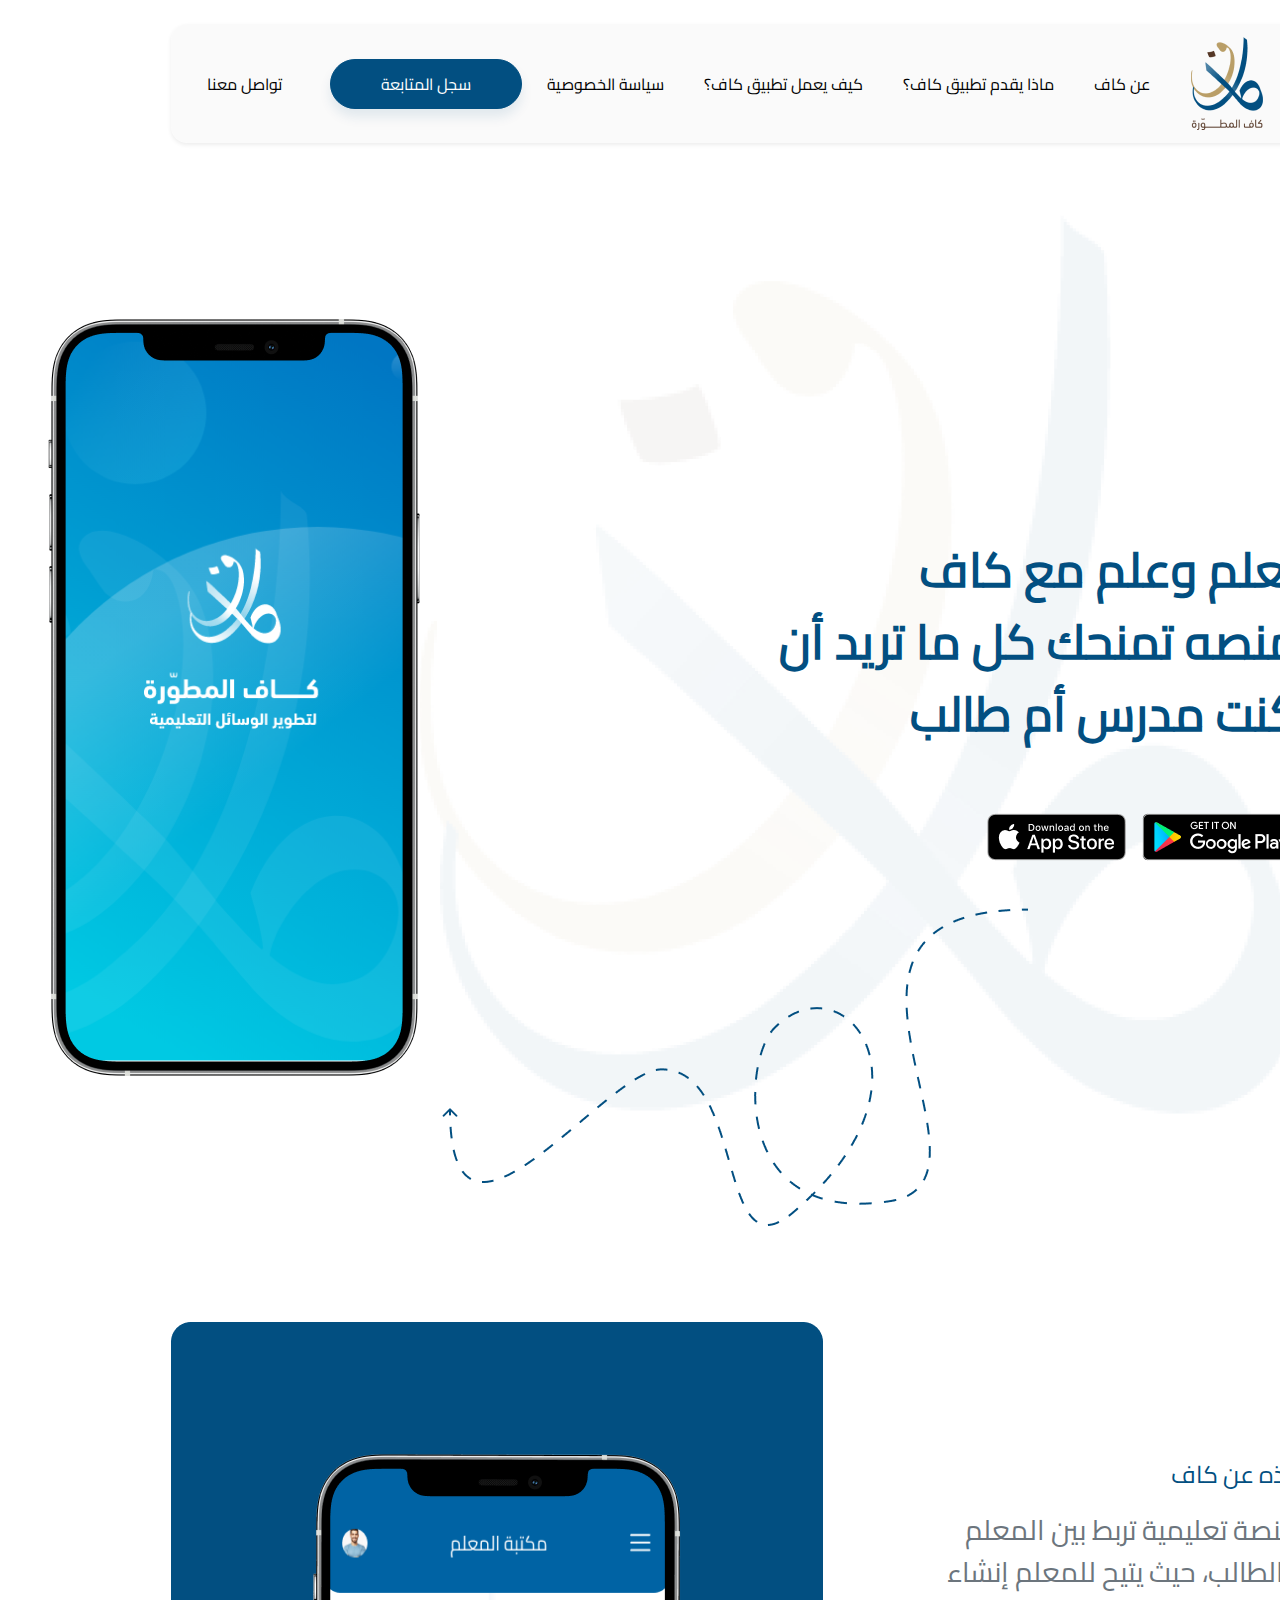
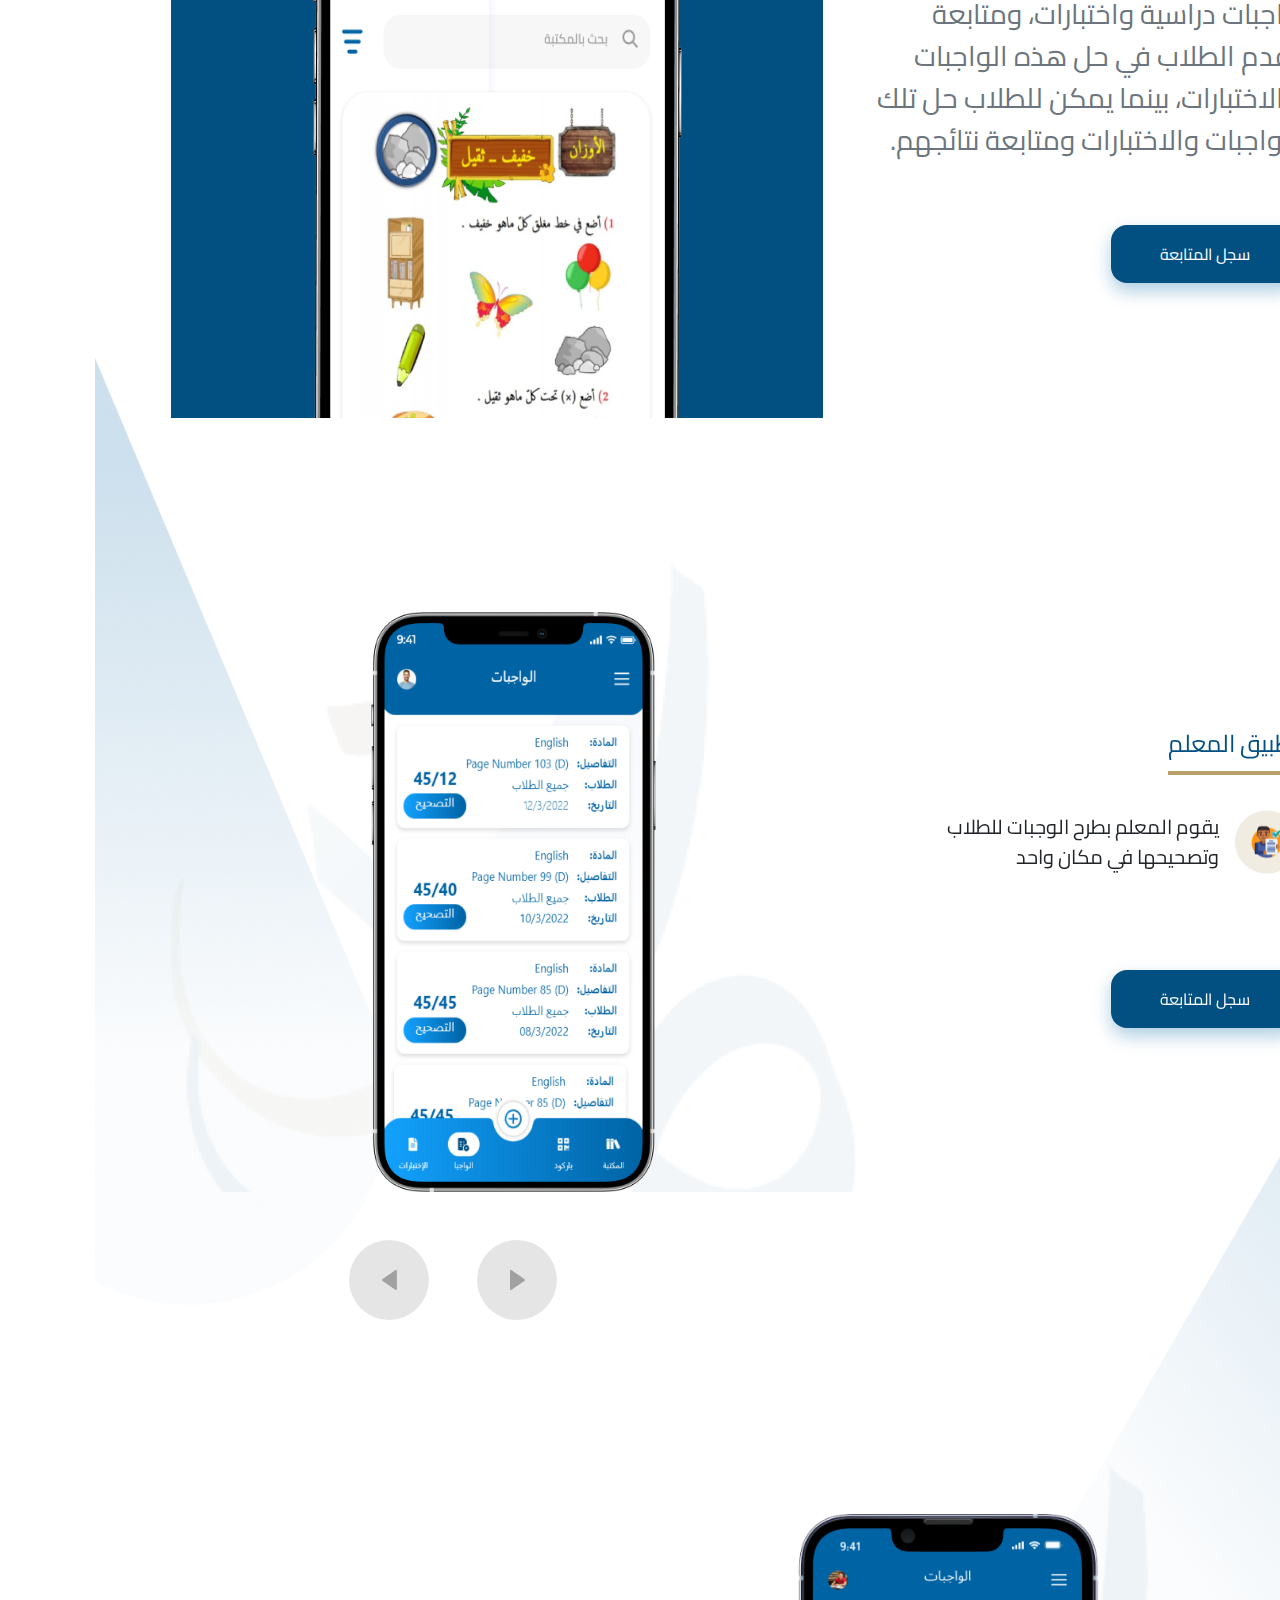
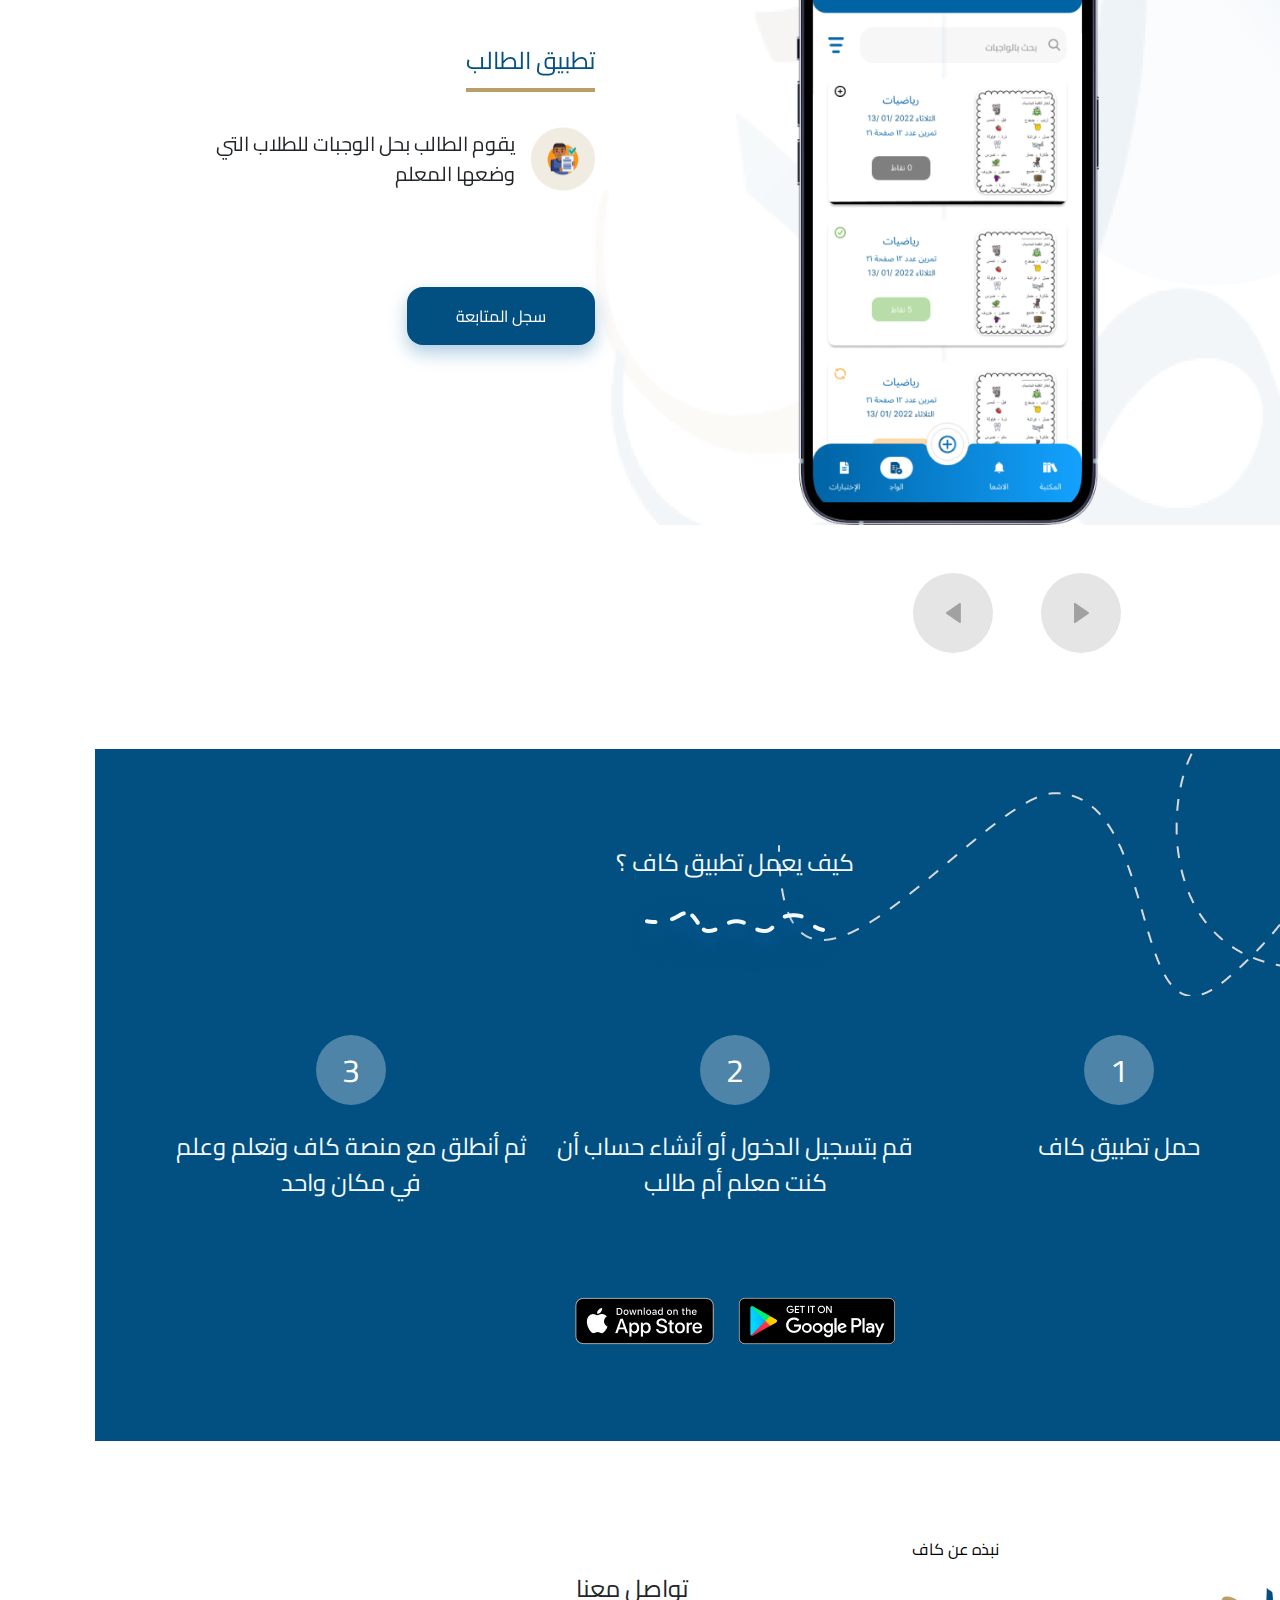
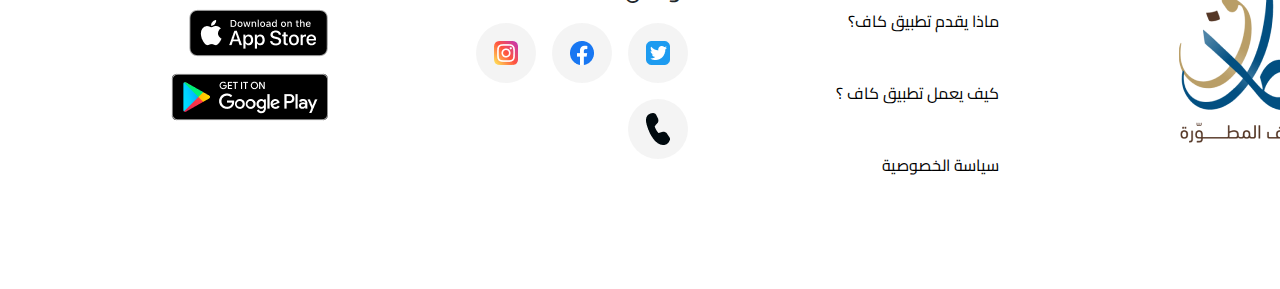
==== index.html @ 8b7523e0 "v1.0" ====
<!DOCTYPE html>
<html lang="ar" dir="rtl">

<head>
    <meta charset="UTF-8">
    <meta name="viewport" content="width=device-width, initial-scale=1.0">
    <title>كاف المطورة</title>
    <link rel="stylesheet" href="css/owl.carousel.min.css">
    <link rel="stylesheet" href="css/owl.theme.default.min.css">
    <link rel="stylesheet" href="css/bootstrap.rtl.min.css">
    <link rel="stylesheet" href="css/index.css">
    <script src="js/bootstrap.bundle.min.js"></script>
    <script src="js/bootstrap.min.js"></script>
</head>

<body>
    <div class="kaaf">
        <div class="container nav-container">
            <nav class="navbar navbar-expand-lg py-2 px-4 my-4 rounded-4 shadow-sm">
                <div class="container-fluid">
                    <a class="navbar-brand" href="#">
                        <img src="public/images/logo.png" alt="كاف المطورة">
                    </a>
                    <button class="navbar-toggler" type="button" data-bs-toggle="collapse"
                        data-bs-target="#navbarSupportedContent" aria-controls="navbarSupportedContent"
                        aria-expanded="false" aria-label="Toggle navigation">
                        <span class="navbar-toggler-icon"></span>
                    </button>
                    <div class="collapse navbar-collapse" id="navbarSupportedContent">
                        <ul class="navbar-nav m-auto gap-4">
                            <li class="nav-item">
                                <a class="nav-link" aria-current="page" href="#brief">عن كاف</a>
                            </li>
                            <li class="nav-item">
                                <a class="nav-link" href="#teacher">ماذا يقدم تطبيق كاف؟</a>
                            </li>
                            <li class="nav-item">
                                <a class="nav-link" href="#how">كيف يعمل تطبيق كاف؟</a>
                            </li>
                            <li class="nav-item">
                                <a class="nav-link" href="pages/policy.html">سياسة الخصوصية</a>
                            </li>
                        </ul>
                        <div class="actions d-flex align-items-center gap-5">
                            <a href="#">
                                <button class="btn rounded-pill text-white">سجل المتابعة</button>
                            </a>
                            <a href="#" class="text-black text-decoration-none">تواصل معنا</a>
                        </div>
                    </div>
                </div>
            </nav>
        </div>
        <div class="container">
            <div class="learn py-5 d-flex justify-content-between align-items-center">
                <div class="text position-relative">
                    <img src="public/images/bg-kaaf.png" alt="كاف" class="overlay">
                    <div class="position-absolute text-content d-flex flex-column gap-5">
                        <p class="title text-blue fw-semibold">تعلم وعلم مع كاف <br> منصه تمنحك كل ما تريد أن كنت مدرس
                            أم
                            طالب
                        </p>
                        <div class="d-flex align-items-center gap-3">
                            <a href="#">
                                <img src="public/images/google-play.png" alt="جوجل بلاي">
                            </a>
                            <a href="#">
                                <img src="public/images/app-store.png" alt="آب ستور">
                            </a>
                        </div>
                    </div>
                </div>
                <div class="pe-5 me-5 header-image">
                    <img src="public/images/phone.png" class="ms-e" alt="هاتف">
                </div>
            </div>
        </div>
        <div class="kaaf-bg">
            <div class="container">
                <div id="brief" class="brief d-flex justify-content-between align-items-center my-5 gap-5 py-5">
                    <div class="text">
                        <p class="text-blue fs-4">نبذه عن كاف</p>
                        <p class="fs-3 text-secondary">منصة تعليمية تربط بين المعلم والطالب، حيث يتيح للمعلم إنشاء
                            واجبات
                            دراسية
                            واختبارات،
                            ومتابعة تقدم الطلاب في حل هذه الواجبات والاختبارات، بينما يمكن للطلاب حل تلك الواجبات
                            والاختبارات
                            ومتابعة نتائجهم.</p>
                        <a href="#">
                            <button class="btn bg-blue shadow-blue py-3 px-5 rounded-4 mt-5 text-white">سجل
                                المتابعة</button>
                        </a>
                    </div>
                    <div class="brief-image">
                        <img src="public/images/brief.png" alt="نبذة عن كاف">
                    </div>
                </div>
                <div class="teacher py-5 my-5" id="teacher">
                    <div class="owl-carousel owl-theme teacher-carousel" dir="ltr">
                        <div class="item d-flex justify-content-between align-items-center" dir="rtl">
                            <div class="text">
                                <span class="fs-4 position-relative carousel-title text-blue">تطبيق المعلم</span>
                                <div class="d-flex gap-3 align-items-center my-5">
                                    <img class="carousel-text-img" src="public/images/teacher-carousel-1.png"
                                        alt="المعلم">
                                    <span class="fs-5 w-75">يقوم المعلم بطرح الوجبات للطلاب وتصحيحها في مكان واحد</span>
                                </div>
                                <a href="#">
                                    <button class=" btn bg-blue shadow-blue py-3 px-5 rounded-4 mt-5 text-white">سجل
                                        المتابعة</button>
                                </a>
                            </div>
                            <div class="image-carousel">
                                <img src="public/images/teacher-1.png" alt="المعلم">
                            </div>
                        </div>
                        <div class="item d-flex justify-content-between align-items-center" dir="rtl">
                            <div class="text">
                                <span class="fs-4 position-relative carousel-title text-blue">تطبيق المعلم</span>
                                <div class="d-flex gap-3 align-items-center my-5">
                                    <img class="carousel-text-img" src="public/images/teacher-carousel-2.png"
                                        alt="المعلم">
                                    <span class="fs-5 w-75">يقوم المعلم بطرح الأختبارات للطلاب وتصحيحها ومتابعة دراجتها
                                        في
                                        مكان
                                        واحد</span>
                                </div>
                                <a href="#">
                                    <button class=" btn bg-blue shadow-blue py-3 px-5 rounded-4 mt-5 text-white">سجل
                                        المتابعة</button>
                                </a>
                            </div>
                            <div class="image-carousel">
                                <img src="public/images/teacher-2.png" alt="المعلم">
                            </div>
                        </div>
                        <div class="item d-flex justify-content-between align-items-center" dir="rtl">
                            <div class="text">
                                <span class="fs-4 position-relative carousel-title text-blue">تطبيق المعلم</span>
                                <div class="d-flex gap-3 align-items-center my-5">
                                    <img class="carousel-text-img" src="public/images/teacher-carousel-3.png"
                                        alt="المعلم">
                                    <span class="fs-5 w-75">يستطيع المعلم عن طريق ال qr code أخذ جميع جميع المعلومات
                                        اللازمه
                                    </span>
                                </div>
                                <a href="#">
                                    <button class=" btn bg-blue shadow-blue py-3 px-5 rounded-4 mt-5 text-white">سجل
                                        المتابعة</button>
                                </a>
                            </div>
                            <div class="image-carousel">
                                <img src="public/images/teacher-3.png" alt="المعلم">
                            </div>
                        </div>
                    </div>
                    <div class="mt-5 d-flex justify-content-between">
                        <div class="w-100 d-none d-lg-block"></div>
                        <div class="w-100 d-flex justify-content-center">
                            <div class="d-flex gap-5 align-items-center">
                                <div class="owl-nav next next-teacher"></div>
                                <div class="owl-nav prev prev-teacher"></div>
                            </div>
                        </div>
                    </div>
                </div>
                <div class="student py-5 my-5">
                    <div class="owl-carousel owl-theme student-carousel" dir="ltr">
                        <div class="item d-flex justify-content-between align-items-center" dir="rtl">
                            <div class="image-carousel">
                                <img src="public/images/student-1.png" alt="الطالب">
                            </div>
                            <div class="text">
                                <span class="fs-4 position-relative carousel-title text-blue">تطبيق الطالب</span>
                                <div class="d-flex gap-3 align-items-center my-5">
                                    <img class="carousel-text-img" src="public/images/student-carousel-1.png"
                                        alt="الطالب">
                                    <span class="fs-5 w-75">يقوم الطالب بحل الوجبات للطلاب التي وضعها المعلم</span>
                                </div>
                                <a href="#">
                                    <button class=" btn bg-blue shadow-blue py-3 px-5 rounded-4 mt-5 text-white">سجل
                                        المتابعة</button>
                                </a>
                            </div>
                        </div>
                        <div class="item d-flex justify-content-between align-items-center" dir="rtl">
                            <div class="image-carousel">
                                <img src="public/images/student-2.png" alt="الطالب">
                            </div>
                            <div class="text">
                                <span class="fs-4 position-relative carousel-title text-blue">تطبيق الطالب</span>
                                <div class="d-flex gap-3 align-items-center my-5">
                                    <img class="carousel-text-img" src="public/images/student-carousel-2.png"
                                        alt="الطالب">
                                    <span class="fs-5 w-75">يقوم الطالب بحل الأختبارات ومتابعة دراجتها التي وضعها المعلم
                                        في
                                        مكان
                                        واحد
                                        واحد</span>
                                </div>
                                <a href="#">
                                    <button class=" btn bg-blue shadow-blue py-3 px-5 rounded-4 mt-5 text-white">سجل
                                        المتابعة</button>
                                </a>
                            </div>
                        </div>
                        <div class="item d-flex justify-content-between align-items-center" dir="rtl">
                            <div class="image-carousel">
                                <img src="public/images/student-3.png" alt="الطالب">
                            </div>
                            <div class="text">
                                <span class="fs-4 position-relative carousel-title text-blue">تطبيق الطالب</span>
                                <div class="d-flex gap-3 align-items-center my-5">
                                    <img class="carousel-text-img" src="public/images/student-carousel-3.png"
                                        alt="الطالب">
                                    <span class="fs-5 w-75">حساب الطالب يستطيع متابعة حسابه وجميع عملياته من واجبات
                                        واختبارات .
                                    </span>
                                </div>
                                <a href="#">
                                    <button class=" btn bg-blue shadow-blue py-3 px-5 rounded-4 mt-5 text-white">سجل
                                        المتابعة</button>
                                </a>
                            </div>
                        </div>
                    </div>
                    <div class="mt-5 d-flex justify-content-between">
                        <div class="w-100 d-flex justify-content-center">
                            <div class="d-flex gap-5 align-items-center">
                                <div class="owl-nav next next-student"></div>
                                <div class="owl-nav prev prev-student"></div>
                            </div>
                        </div>
                        <div class="w-100 d-none d-lg-block"></div>
                    </div>
                </div>
            </div>
        </div>
        <div class="how py-5 text-white" id="how">
            <div class="container">
                <div class="mx-auto my-5 text-center">
                    <p class="fs-4 m-0 color-light">كيف يعمل تطبيق كاف ؟</p>
                    <img src="public/images/wave.png" alt="موجة">
                </div>
                <div class="row my-5">
                    <div class="col-xl-4 col-sm-12 d-flex align-items-center flex-column">
                        <div class="number d-flex justify-content-center align-items-center mb-4">1</div>
                        <span class="fs-4 text-center color-light">حمل تطبيق كاف</span>
                    </div>
                    <div class="col-xl-4 col-sm-12 d-flex align-items-center flex-column">
                        <div class="number d-flex justify-content-center align-items-center mb-4">2</div>
                        <span class="fs-4 text-center color-light">قم بتسجيل الدخول أو أنشاء حساب أن كنت معلم أم
                            طالب</span>
                    </div>
                    <div class="col-xl-4 col-sm-12 d-flex align-items-center flex-column">
                        <div class="number d-flex justify-content-center align-items-center mb-4">3</div>
                        <span class="fs-4 text-center color-light">ثم أنطلق مع منصة كاف وتعلم وعلم في مكان واحد
                        </span>
                    </div>
                </div>
                <div class="d-flex justify-content-center gap-4 py-5">
                    <a href="#">
                        <img src="public/images/google-play.png" alt="جوجل بلاي">
                    </a>
                    <a href="#">
                        <img src="public/images/app-store.png" alt="آب ستور">
                    </a>
                </div>
            </div>
        </div>
        <footer class="py-5 my-5">
            <div class="container">
                <div class="d-flex justify-content-between align-items-center">
                    <div>
                        <img src="public/images/logo-lg.png" alt="كاف">
                    </div>
                    <ul class="d-flex flex-column gap-5">
                        <li>
                            <a href="#brief">نبذه عن كاف</a>
                        </li>
                        <li>
                            <a href="#teacher">ماذا يقدم تطبيق كاف؟</a>
                        </li>
                        <li>
                            <a href="#how">كيف يعمل تطبيق كاف ؟</a>
                        </li>
                        <li>
                            <a href="pages/policy.html">سياسة الخصوصية</a>
                        </li>
                    </ul>
                    <div>
                        <p class="text-grey fs-4">تواصل معنا</p>
                        <div class="d-flex gap-3 align-items-center">
                            <a href="#">
                                <div class="social-item">
                                    <img src="public/images/twitter.png" alt="تويتر">
                                </div>
                            </a>
                            <a href="#">
                                <div class="social-item">
                                    <img src="public/images/facebook.png" alt="فيسبوك">
                                </div>
                            </a>
                            <a href="#">
                                <div class="social-item">
                                    <img src="public/images/instagram.png" alt="انستجرام">
                                </div>
                            </a>
                        </div>
                        <div class="d-flex gap-3 align-items-center mt-3">
                            <a href="#">
                                <div class="social-item">
                                    <img src="public/images/tel.png" alt="هاتف">
                                </div>
                            </a>
                        </div>
                    </div>
                    <div class="d-flex gap-3 flex-column">
                        <a href="#">
                            <img src="public/images/app-store.png" alt="آب ستور">
                        </a>
                        <a href="#">
                            <img src="public/images/google-play.png" alt="جوجل بلاي">
                        </a>
                    </div>
                </div>
            </div>
        </footer>
    </div>
    <script src="js/jquery.min.js"></script>
    <script src="js/owl.carousel.min.js"></script>
    <script src="js/index.js"></script>
</body>

</html>
---- css/index.css ----
@font-face {
    font-family: Cairo;
    src: url(../public/fonts/Cairo-Regular.ttf);
}
* {
    font-family: Cairo;
}
body, html {
    scroll-behavior: smooth;
}
.kaaf .color-light {
    color: #F5FBFF;
}
.kaaf .color-grey {
    color: #00000080;
}
.container {
    max-width: 90%;
}
.kaaf nav {
    background: #00000005;
}
.kaaf nav .navbar-nav a {
    color: #000;
}
.kaaf nav .navbar-nav a.active {
    color: #024F81;
}
.kaaf .text-blue {
    color: #024F81;
}
.kaaf .bg-blue {
    background: #024F81;
}
.kaaf .btn.bg-blue:hover {
    background: #013050;
}
.kaaf nav .actions .btn {
    background: #024F81;
    box-shadow: 0px 8px 12px 0px #024F811A;
    padding: 12px 50px;
    border: solid 1px #024F81;
    transition: .5s;
}
.kaaf nav .actions .btn:hover {
    color: #024F81!important;
    background: #fff;
}
.kaaf .learn {
    background: url('../public/images/learn-bg.png') no-repeat bottom center;
}
.kaaf .learn .title {
    font-size: 3rem;
    max-width: 60%;
}
.kaaf .learn .text-content {
    top: 50%;
    transform: translate(0, -50%);
}
.kaaf .shadow-blue {
    box-shadow: 0px 8px 18px 0px #0063A452;
}
.kaaf .carousel-text-img {
    height: 64px;
    width: 64px!important;
}
.kaaf .image-carousel {
    background: url('../public/images/bg-kaaf.png');
    background-size: 100%;
    padding: 50px 200px 0;
}
.kaaf .carousel-title::after {
    content: "";
    position: absolute;
    bottom: -20%;
    height: 4px;
    width: 100%;
    background: #B99E67;
    right: 0;
}
.kaaf .owl-nav {
    height: 80px;
    width: 80px;
    transition: .5s;
    border-radius: 50%;
    cursor: pointer;
}
.kaaf .owl-nav.next {
    background: #0000001A url('../public/images/next.png') no-repeat center;
}
.kaaf .owl-nav.prev {
    background: #0000001A url('../public/images/prev.png') no-repeat center;
}
.kaaf .owl-nav.next:hover {
    background: #B99E67 url('../public/images/next-active.png') no-repeat center;
}
.kaaf .owl-nav.prev:hover {
    background: #B99E67 url('../public/images/prev-active.png') no-repeat center;
}
.kaaf .kaaf-bg {
    background: url('../public/images/rect-bg.png') center no-repeat;
    background-size: 100%;
}
.kaaf .how {
    background: #024F81 url('../public/images/how-bg.png') no-repeat top right;
}
.kaaf .how .number {
    height: 70px;
    width: 70px;
    background: #FFFFFF4D;
    border-radius: 50%;
    font-size: 2rem;
}
.kaaf footer ul {
    list-style: none;
}
.kaaf footer ul a {
    text-decoration: none;
    color: #000;
}
.kaaf .en {
    padding: 10px 40px;
    border: solid 1px #024F81;
    border-radius: 20px;
    color: #024F81;
    transition: .5s;
    font-size: 1.5rem;
    text-decoration: none;
}
.kaaf .en:hover {
    background: #024F81;
    color: #fff;
}
.kaaf .social-item {
    height: 60px;
    width: 60px;
    display: flex;
    justify-content: center;
    align-items: center;
    background: #D9D9D94D;
    border-radius: 50%;
}
@media (max-width: 786px) {
    .kaaf .actions {
        margin: 20px 0;
        flex-direction: column;
        gap: 20px!important;
        align-items: flex-start!important;
    }
    .kaaf .actions a, .actions .btn {
        width: 100%;
    }
    .kaaf .learn {
        flex-direction: column;
        gap: 50px;
    }
    .kaaf .learn .overlay {
        display: none;
    }
    .kaaf .brief-image {
        width: 100%;
    }
    .kaaf .brief-image img {
        width: 100%;
    }
    .kaaf .text-content {
        position: relative!important;
        top: 0!important;
        transform: none!important;
    }
    .kaaf .text-content .title {
        font-size: 2rem;
        max-width: 80%;
        text-align: center;
        margin: auto;
    }
    .kaaf .owl-carousel .owl-item img {
        width: auto!important;
    }
    .kaaf .image-carousel img {
        width: 100%!important;
    }
    .kaaf .header-image {
        padding: 0!important;
        margin: auto!important;
        width: 80%;
    }
    .kaaf .header-image img {
        width: 100%;
    }
    .kaaf .brief {
        flex-direction: column;
    }
    .kaaf .owl-carousel .item {
        flex-direction: column;
    }
    .kaaf .how .row {
        gap: 50px;
    }
    .kaaf footer > .container > .d-flex {
        flex-direction: column;
        gap: 30px;
    }
    .kaaf .student .item {
        flex-direction: column-reverse;
    }
    .kaaf .nav-container {
        max-width: 100%!important;
        padding: 0;
    }
    .kaaf .nav-container nav {
        margin-top: 0!important;
    }
}
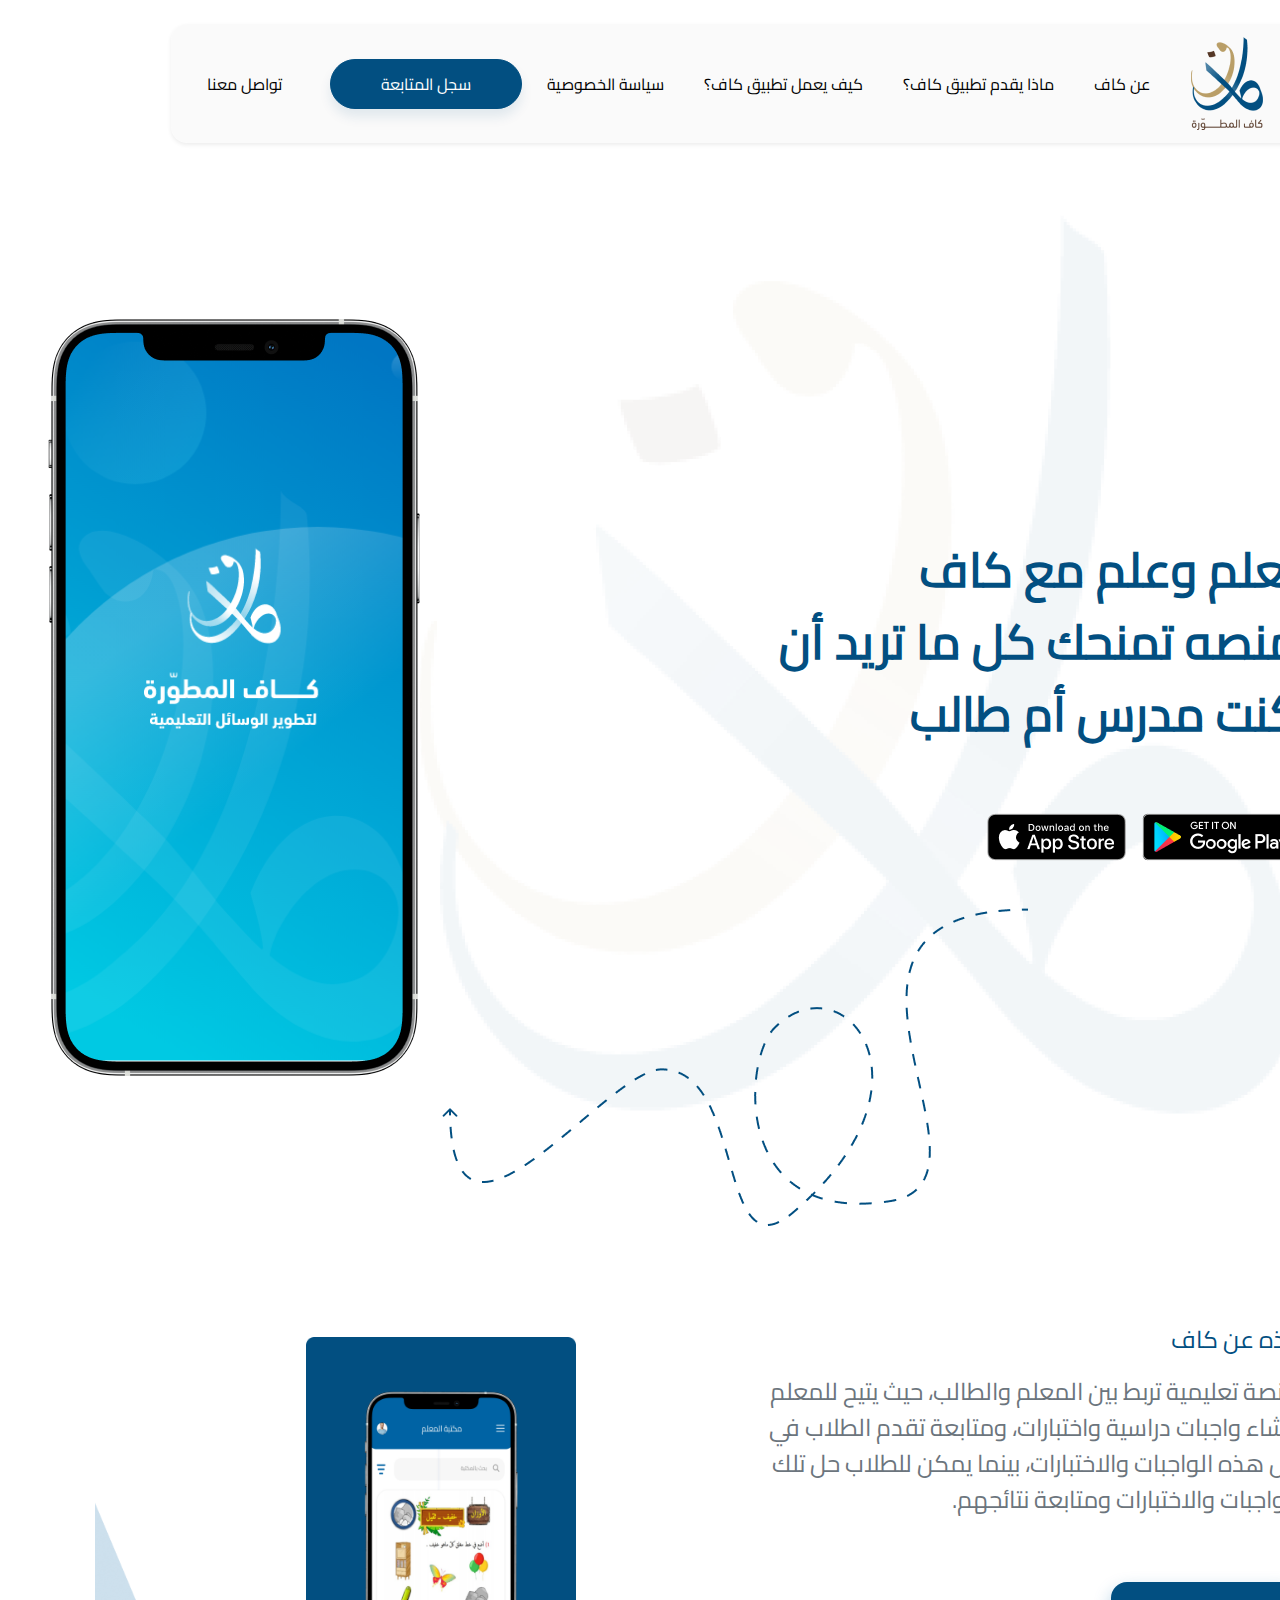
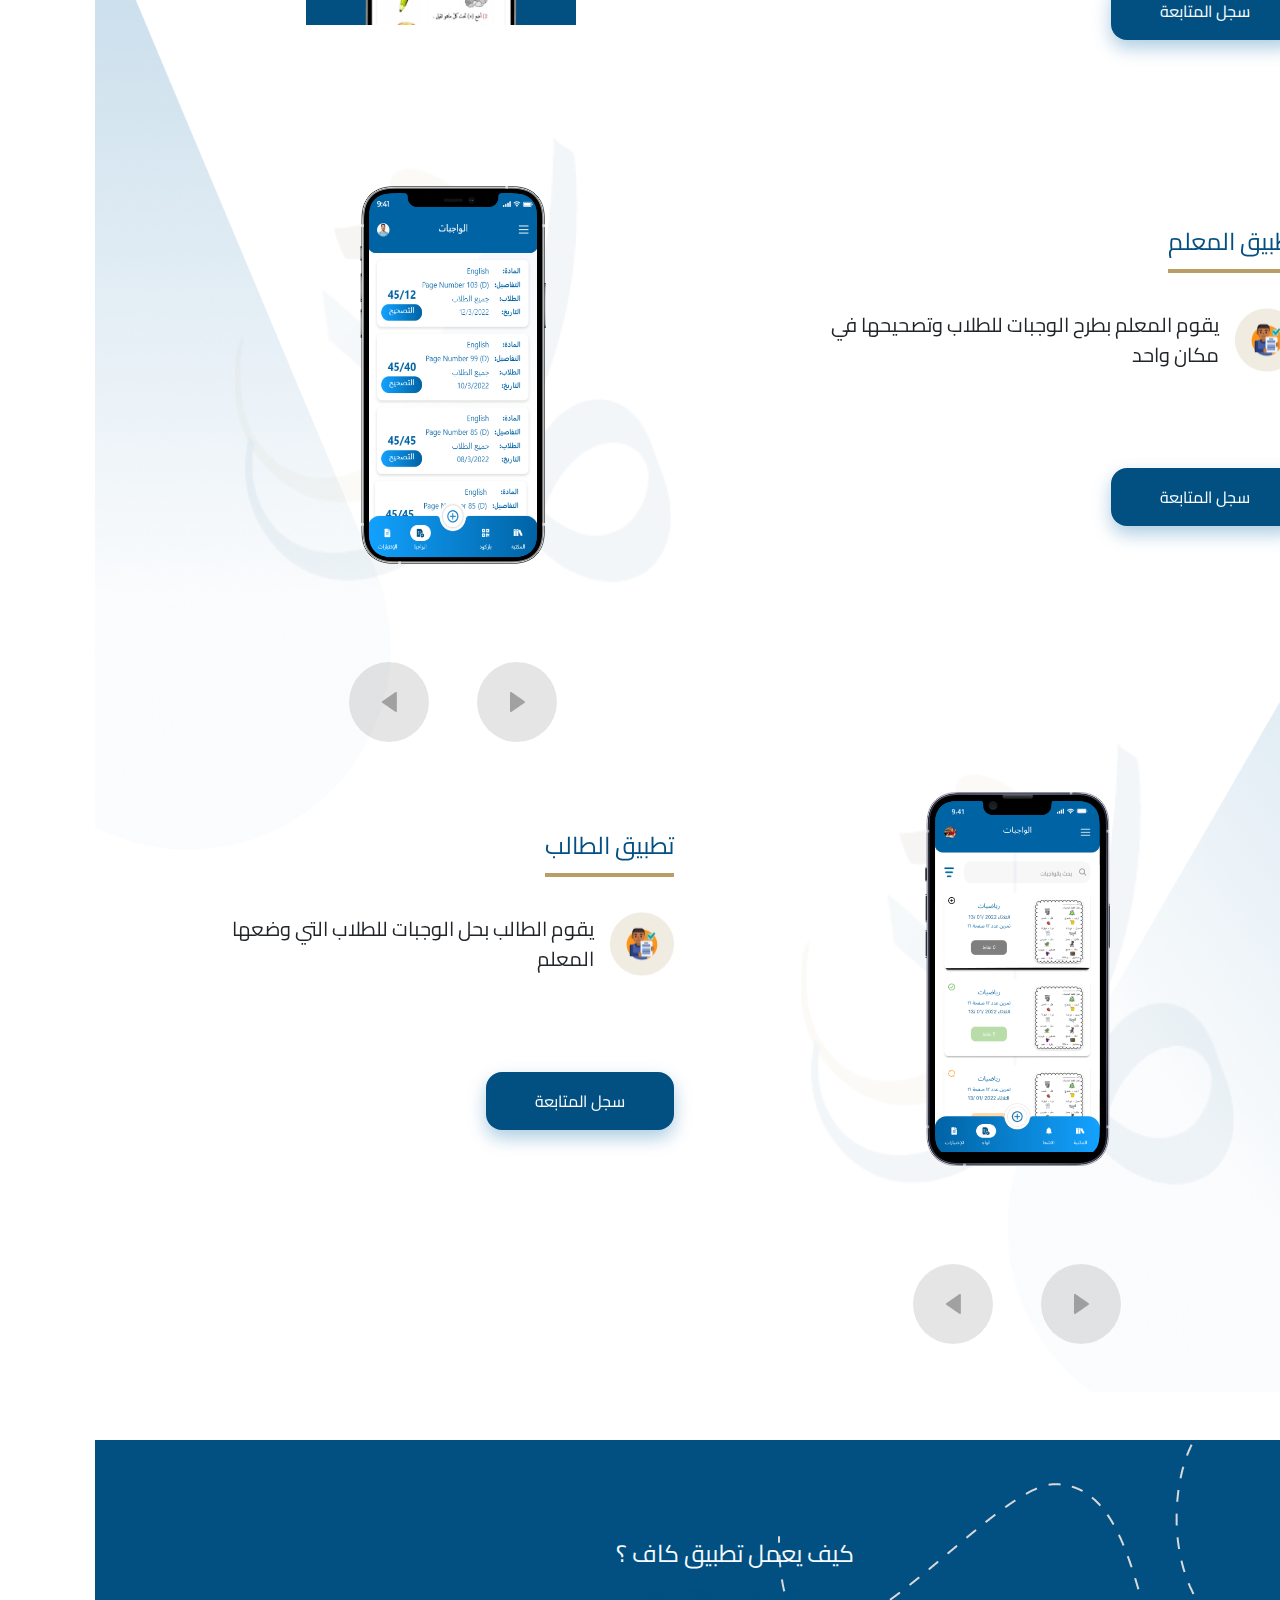
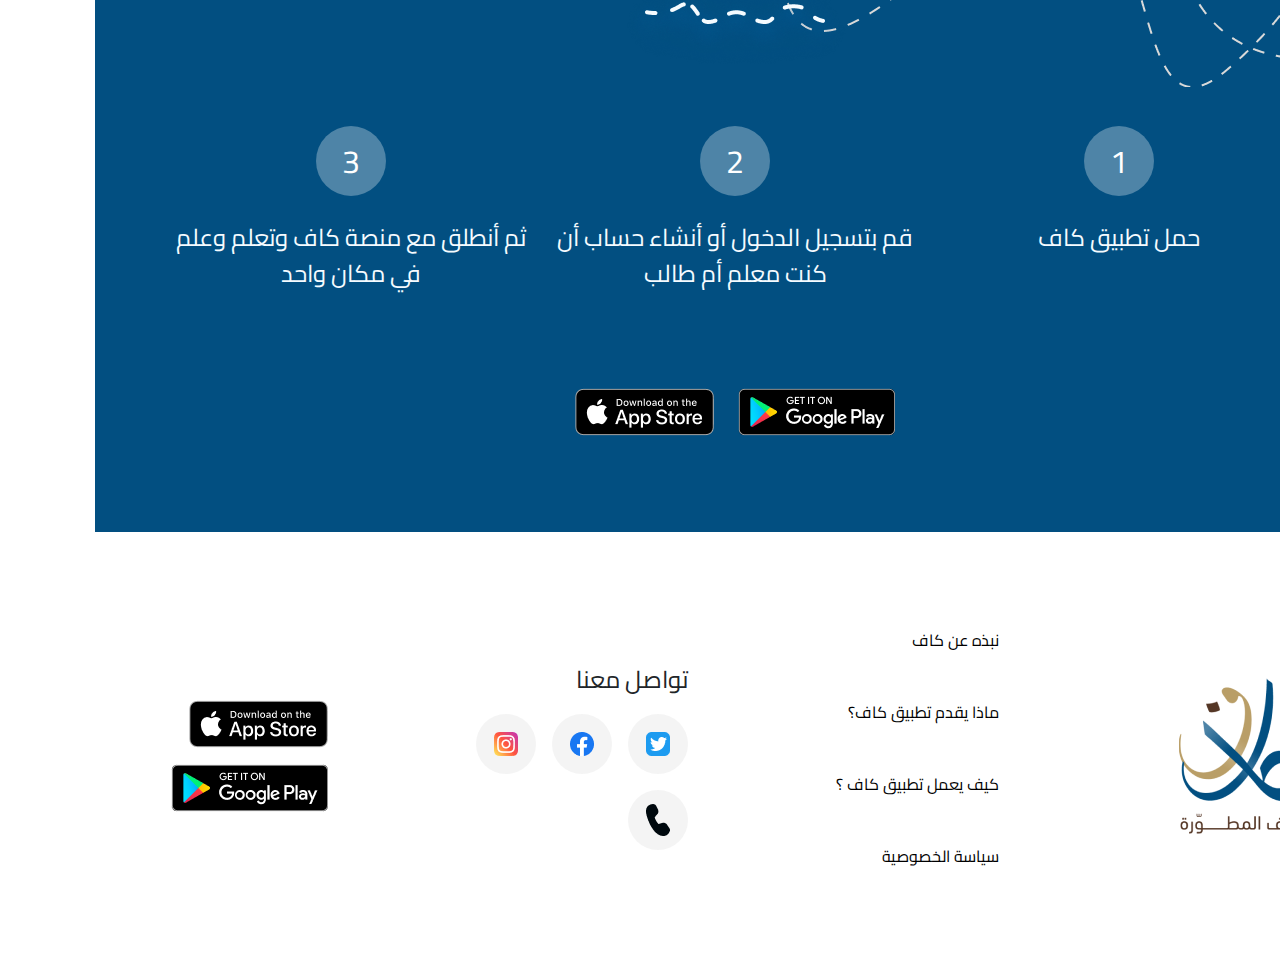
==== commit db3b721a: "small fonts and images" ====
--- a/index.html
+++ b/index.html
@@ -80,7 +80,7 @@
                 <div id="brief" class="brief d-flex justify-content-between align-items-center my-5 gap-5 py-5">
                     <div class="text">
                         <p class="text-blue fs-4">نبذه عن كاف</p>
-                        <p class="fs-3 text-secondary">منصة تعليمية تربط بين المعلم والطالب، حيث يتيح للمعلم إنشاء
+                        <p class="fs-4 text-secondary">منصة تعليمية تربط بين المعلم والطالب، حيث يتيح للمعلم إنشاء
                             واجبات
                             دراسية
                             واختبارات،
@@ -96,7 +96,7 @@
                         <img src="public/images/brief.png" alt="نبذة عن كاف">
                     </div>
                 </div>
-                <div class="teacher py-5 my-5" id="teacher">
+                <div class="teacher" id="teacher">
                     <div class="owl-carousel owl-theme teacher-carousel" dir="ltr">
                         <div class="item d-flex justify-content-between align-items-center" dir="rtl">
                             <div class="text">
@@ -165,7 +165,7 @@
                         </div>
                     </div>
                 </div>
-                <div class="student py-5 my-5">
+                <div class="student pb-5 mb-5">
                     <div class="owl-carousel owl-theme student-carousel" dir="ltr">
                         <div class="item d-flex justify-content-between align-items-center" dir="rtl">
                             <div class="image-carousel">
--- a/css/index.css
+++ b/css/index.css
@@ -64,10 +64,26 @@
     height: 64px;
     width: 64px!important;
 }
+.kaaf .brief .text {
+    width: 100%;
+}
+.kaaf .brief-image {
+    width: 100%;
+}
+.kaaf .brief-image img {
+    display: block;
+    width: 50%;
+    margin: auto;
+}
 .kaaf .image-carousel {
-    background: url('../public/images/bg-kaaf.png');
-    background-size: 100%;
-    padding: 50px 200px 0;
+    background: url('../public/images/bg-kaaf.png') no-repeat center;
+    background-size: contain;
+    width: 50%;
+    padding: 50px;
+}
+.kaaf .image-carousel img {
+    width: 40%;
+    margin: auto;
 }
 .kaaf .carousel-title::after {
     content: "";
@@ -153,6 +169,7 @@
     .kaaf .learn {
         flex-direction: column;
         gap: 50px;
+        padding: 0!important;
     }
     .kaaf .learn .overlay {
         display: none;
@@ -169,13 +186,13 @@
         transform: none!important;
     }
     .kaaf .text-content .title {
-        font-size: 2rem;
+        font-size: 1.5rem;
         max-width: 80%;
         text-align: center;
         margin: auto;
     }
-    .kaaf .owl-carousel .owl-item img {
-        width: auto!important;
+    .kaaf .owl-carousel .image-carousel img {
+        width: 100%!important;
     }
     .kaaf .image-carousel img {
         width: 100%!important;
@@ -185,11 +202,33 @@
         margin: auto!important;
         width: 80%;
     }
+    .kaaf .owl-carousel .btn.mt-5 {
+        margin-top: 20px!important;
+    }
     .kaaf .header-image img {
-        width: 100%;
+        width: 50%;
+        margin: auto;
+        display: block;
+    }
+    .kaaf .teacher {
+        padding: 0!important;
+        margin: 0!important;
     }
     .kaaf .brief {
         flex-direction: column;
+        margin: 0!important;
+    }
+    .kaaf .owl-nav {
+        transform: scale(.75);
+    }
+    .kaaf .teacher .mt-5.d-flex {
+        margin-top: 20px!important;
+    }
+    .kaaf .student {
+        margin: 0!important;
+    }
+    .kaaf .image-carousel {
+        padding: 40px 50px 0;
     }
     .kaaf .owl-carousel .item {
         flex-direction: column;
@@ -211,4 +250,11 @@
     .kaaf .nav-container nav {
         margin-top: 0!important;
     }
+    .kaaf .how span {
+        font-size: 1rem!important;
+        max-width: 80%;
+    }
+    .kaaf .brief p.fs-3 {
+        font-size: 1.2rem!important;
+    }
 }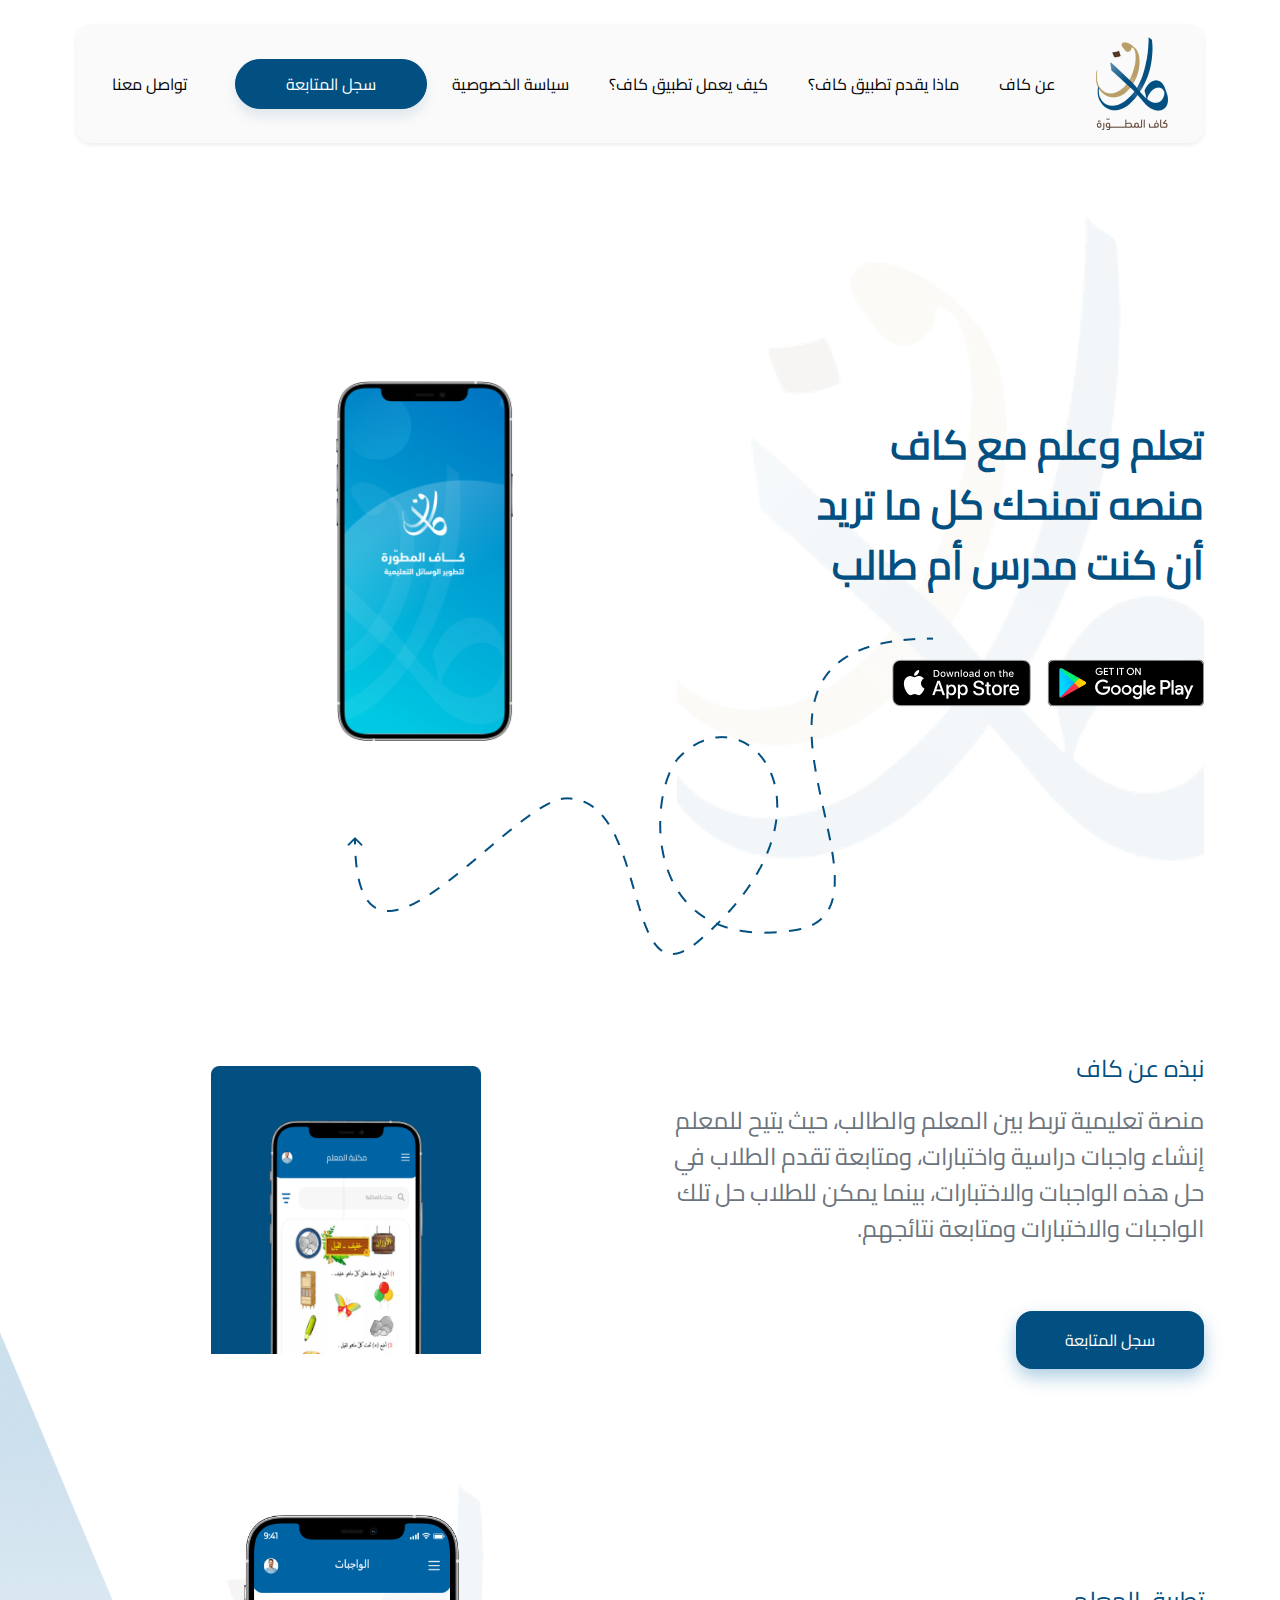
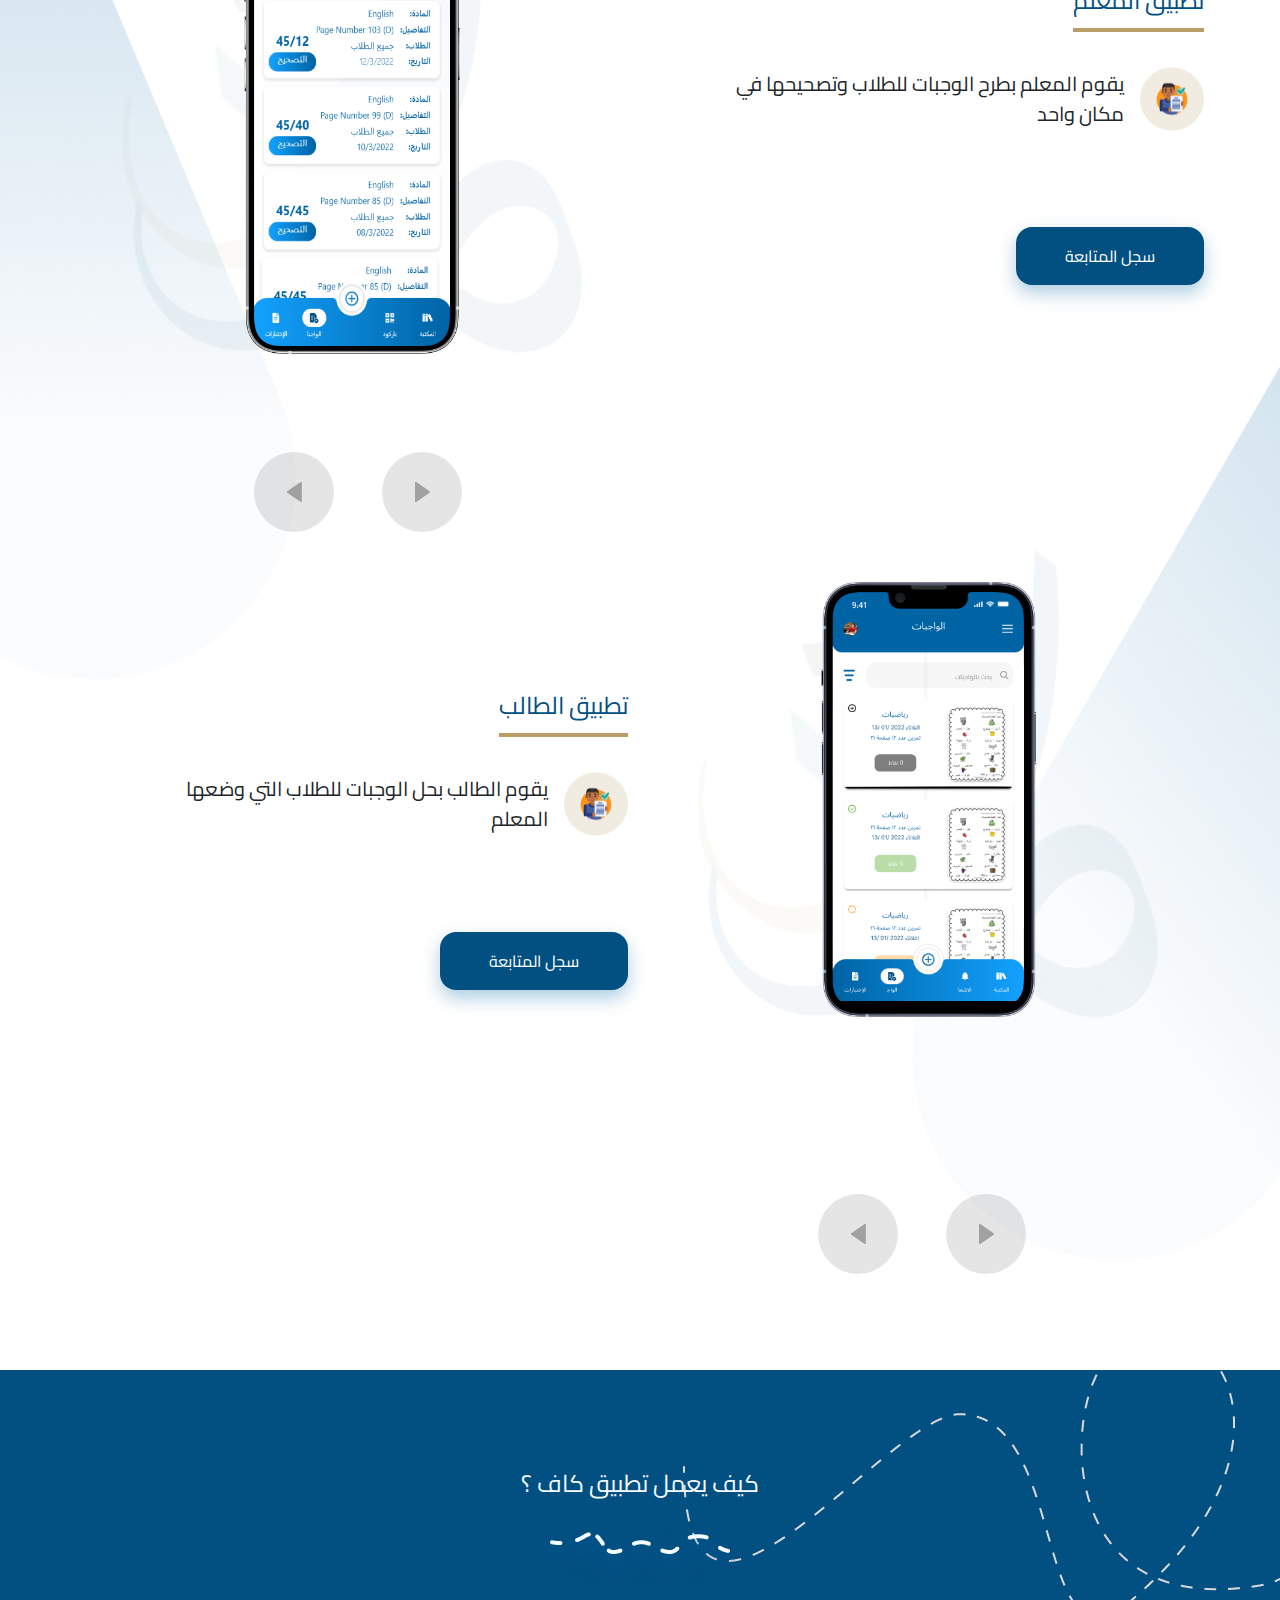
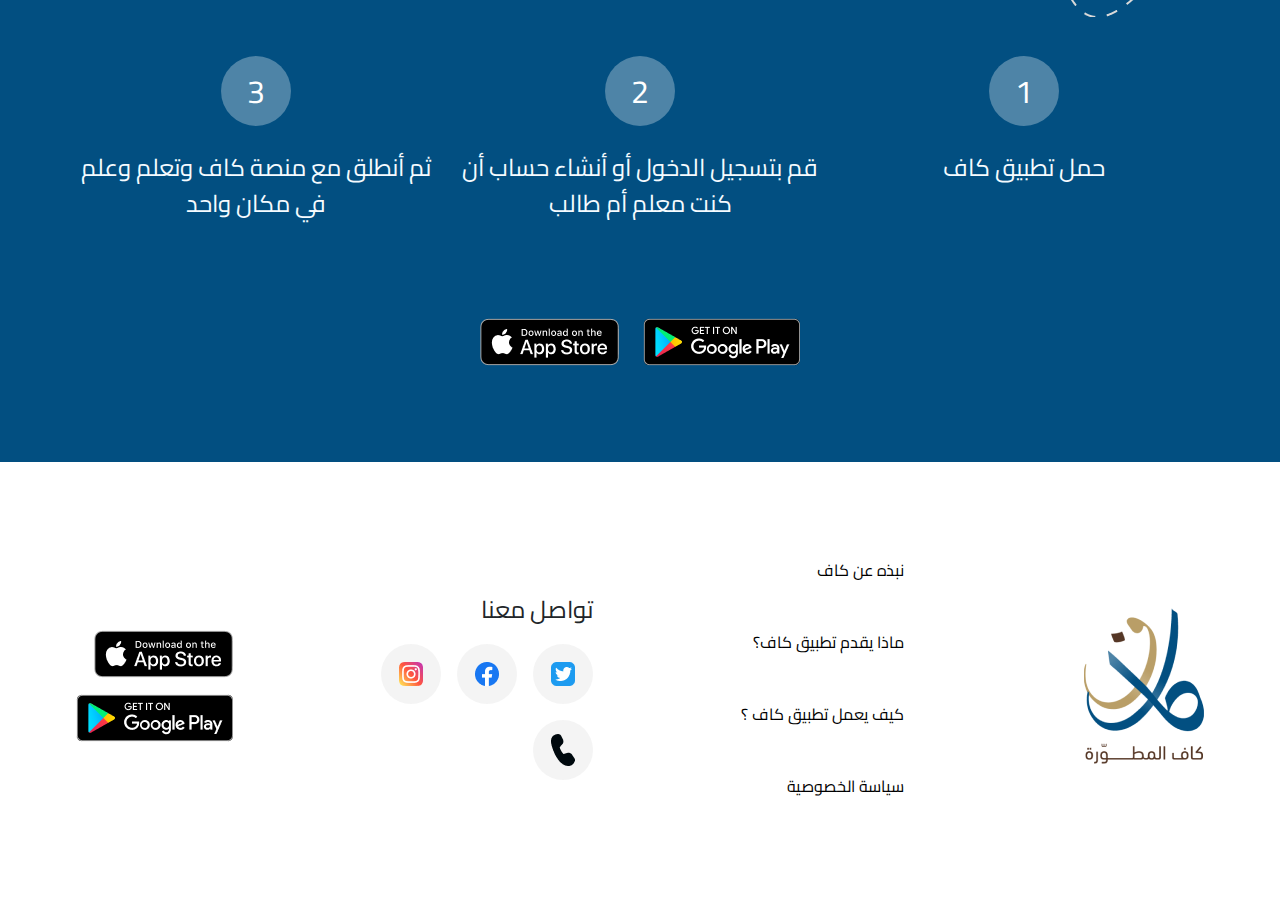
==== commit 43c36cc9: "change carousels" ====
--- a/index.html
+++ b/index.html
@@ -54,8 +54,7 @@
         <div class="container">
             <div class="learn py-5 d-flex justify-content-between align-items-center">
                 <div class="text position-relative">
-                    <img src="public/images/bg-kaaf.png" alt="كاف" class="overlay">
-                    <div class="position-absolute text-content d-flex flex-column gap-5">
+                    <div class="text-content d-flex flex-column gap-5">
                         <p class="title text-blue fw-semibold">تعلم وعلم مع كاف <br> منصه تمنحك كل ما تريد أن كنت مدرس
                             أم
                             طالب
@@ -97,8 +96,8 @@
                     </div>
                 </div>
                 <div class="teacher" id="teacher">
-                    <div class="owl-carousel owl-theme teacher-carousel" dir="ltr">
-                        <div class="item d-flex justify-content-between align-items-center" dir="rtl">
+                    <div class="row align-items-center">
+                        <div class="col-xl-6 col-sm-12">
                             <div class="text">
                                 <span class="fs-4 position-relative carousel-title text-blue">تطبيق المعلم</span>
                                 <div class="d-flex gap-3 align-items-center my-5">
@@ -111,12 +110,7 @@
                                         المتابعة</button>
                                 </a>
                             </div>
-                            <div class="image-carousel">
-                                <img src="public/images/teacher-1.png" alt="المعلم">
-                            </div>
-                        </div>
-                        <div class="item d-flex justify-content-between align-items-center" dir="rtl">
-                            <div class="text">
+                            <div class="text d-none">
                                 <span class="fs-4 position-relative carousel-title text-blue">تطبيق المعلم</span>
                                 <div class="d-flex gap-3 align-items-center my-5">
                                     <img class="carousel-text-img" src="public/images/teacher-carousel-2.png"
@@ -131,12 +125,7 @@
                                         المتابعة</button>
                                 </a>
                             </div>
-                            <div class="image-carousel">
-                                <img src="public/images/teacher-2.png" alt="المعلم">
-                            </div>
-                        </div>
-                        <div class="item d-flex justify-content-between align-items-center" dir="rtl">
-                            <div class="text">
+                            <div class="text d-none">
                                 <span class="fs-4 position-relative carousel-title text-blue">تطبيق المعلم</span>
                                 <div class="d-flex gap-3 align-items-center my-5">
                                     <img class="carousel-text-img" src="public/images/teacher-carousel-3.png"
@@ -150,8 +139,22 @@
                                         المتابعة</button>
                                 </a>
                             </div>
-                            <div class="image-carousel">
-                                <img src="public/images/teacher-3.png" alt="المعلم">
+                        </div>
+                        <div class="owl-carousel owl-theme teacher-carousel col-xl-6 col-sm-12" dir="ltr">
+                            <div class="item d-flex justify-content-center align-items-center" dir="rtl">
+                                <div class="image-carousel">
+                                    <img src="public/images/teacher-1.png" alt="المعلم">
+                                </div>
+                            </div>
+                            <div class="item d-flex justify-content-center align-items-center" dir="rtl">
+                                <div class="image-carousel">
+                                    <img src="public/images/teacher-2.png" alt="المعلم">
+                                </div>
+                            </div>
+                            <div class="item d-flex justify-content-center align-items-center" dir="rtl">
+                                <div class="image-carousel">
+                                    <img src="public/images/teacher-3.png" alt="المعلم">
+                                </div>
                             </div>
                         </div>
                     </div>
@@ -165,12 +168,28 @@
                         </div>
                     </div>
                 </div>
-                <div class="student pb-5 mb-5">
-                    <div class="owl-carousel owl-theme student-carousel" dir="ltr">
-                        <div class="item d-flex justify-content-between align-items-center" dir="rtl">
-                            <div class="image-carousel">
-                                <img src="public/images/student-1.png" alt="الطالب">
-                            </div>
+                <div class="student pb-5 mb-5" id="student">
+                    <div class="row align-items-center">
+                        <div class="col-xl-6 col-sm-12">
+                            <div class="owl-carousel owl-theme student-carousel" dir="ltr">
+                                <div class="item d-flex justify-content-center align-items-center" dir="rtl">
+                                    <div class="image-carousel">
+                                        <img src="public/images/student-1.png" alt="الطالب">
+                                    </div>
+                                </div>
+                                <div class="item d-flex justify-content-center align-items-center" dir="rtl">
+                                    <div class="image-carousel">
+                                        <img src="public/images/student-2.png" alt="الطالب">
+                                    </div>
+                                </div>
+                                <div class="item d-flex justify-content-center align-items-center" dir="rtl">
+                                    <div class="image-carousel">
+                                        <img src="public/images/student-3.png" alt="الطالب">
+                                    </div>
+                                </div>
+                            </div>
+                        </div>
+                        <div class="col-xl-6 col-sm-12">
                             <div class="text">
                                 <span class="fs-4 position-relative carousel-title text-blue">تطبيق الطالب</span>
                                 <div class="d-flex gap-3 align-items-center my-5">
@@ -183,12 +202,7 @@
                                         المتابعة</button>
                                 </a>
                             </div>
-                        </div>
-                        <div class="item d-flex justify-content-between align-items-center" dir="rtl">
-                            <div class="image-carousel">
-                                <img src="public/images/student-2.png" alt="الطالب">
-                            </div>
-                            <div class="text">
+                            <div class="text d-none">
                                 <span class="fs-4 position-relative carousel-title text-blue">تطبيق الطالب</span>
                                 <div class="d-flex gap-3 align-items-center my-5">
                                     <img class="carousel-text-img" src="public/images/student-carousel-2.png"
@@ -204,12 +218,7 @@
                                         المتابعة</button>
                                 </a>
                             </div>
-                        </div>
-                        <div class="item d-flex justify-content-between align-items-center" dir="rtl">
-                            <div class="image-carousel">
-                                <img src="public/images/student-3.png" alt="الطالب">
-                            </div>
-                            <div class="text">
+                            <div class="text d-none">
                                 <span class="fs-4 position-relative carousel-title text-blue">تطبيق الطالب</span>
                                 <div class="d-flex gap-3 align-items-center my-5">
                                     <img class="carousel-text-img" src="public/images/student-carousel-3.png"
--- a/css/index.css
+++ b/css/index.css
@@ -50,12 +50,8 @@
     background: url('../public/images/learn-bg.png') no-repeat bottom center;
 }
 .kaaf .learn .title {
-    font-size: 3rem;
-    max-width: 60%;
-}
-.kaaf .learn .text-content {
-    top: 50%;
-    transform: translate(0, -50%);
+    font-size: 2.5rem;
+    max-width: 80%;
 }
 .kaaf .shadow-blue {
     box-shadow: 0px 8px 18px 0px #0063A452;
@@ -75,15 +71,41 @@
     width: 50%;
     margin: auto;
 }
+.kaaf .learn > div {
+    width: 100%;
+}
+.kaaf .learn .header-image {
+    display: flex;
+    justify-content: center;
+    align-items: center;
+}
+.kaaf .learn .header-image img {
+    width: 35%;
+}
+.kaaf .learn .text {
+    padding: 200px 0;
+    background: url('../public/images/bg-kaaf.png') no-repeat center;
+    background-size: cover;
+}
 .kaaf .image-carousel {
     background: url('../public/images/bg-kaaf.png') no-repeat center;
     background-size: contain;
-    width: 50%;
     padding: 50px;
 }
 .kaaf .image-carousel img {
-    width: 40%;
+    width: 60%;
     margin: auto;
+}
+.kaaf .carousel-item-animation {
+    animation: carousel 1s ease-in-out;
+}
+@keyframes carousel {
+    from {
+        opacity: 0;
+    }
+    to {
+        opacity: 1;
+    }
 }
 .kaaf .carousel-title::after {
     content: "";
@@ -257,4 +279,7 @@
     .kaaf .brief p.fs-3 {
         font-size: 1.2rem!important;
     }
+    .kaaf .learn .text {
+        padding: 50px 0;
+    }
 }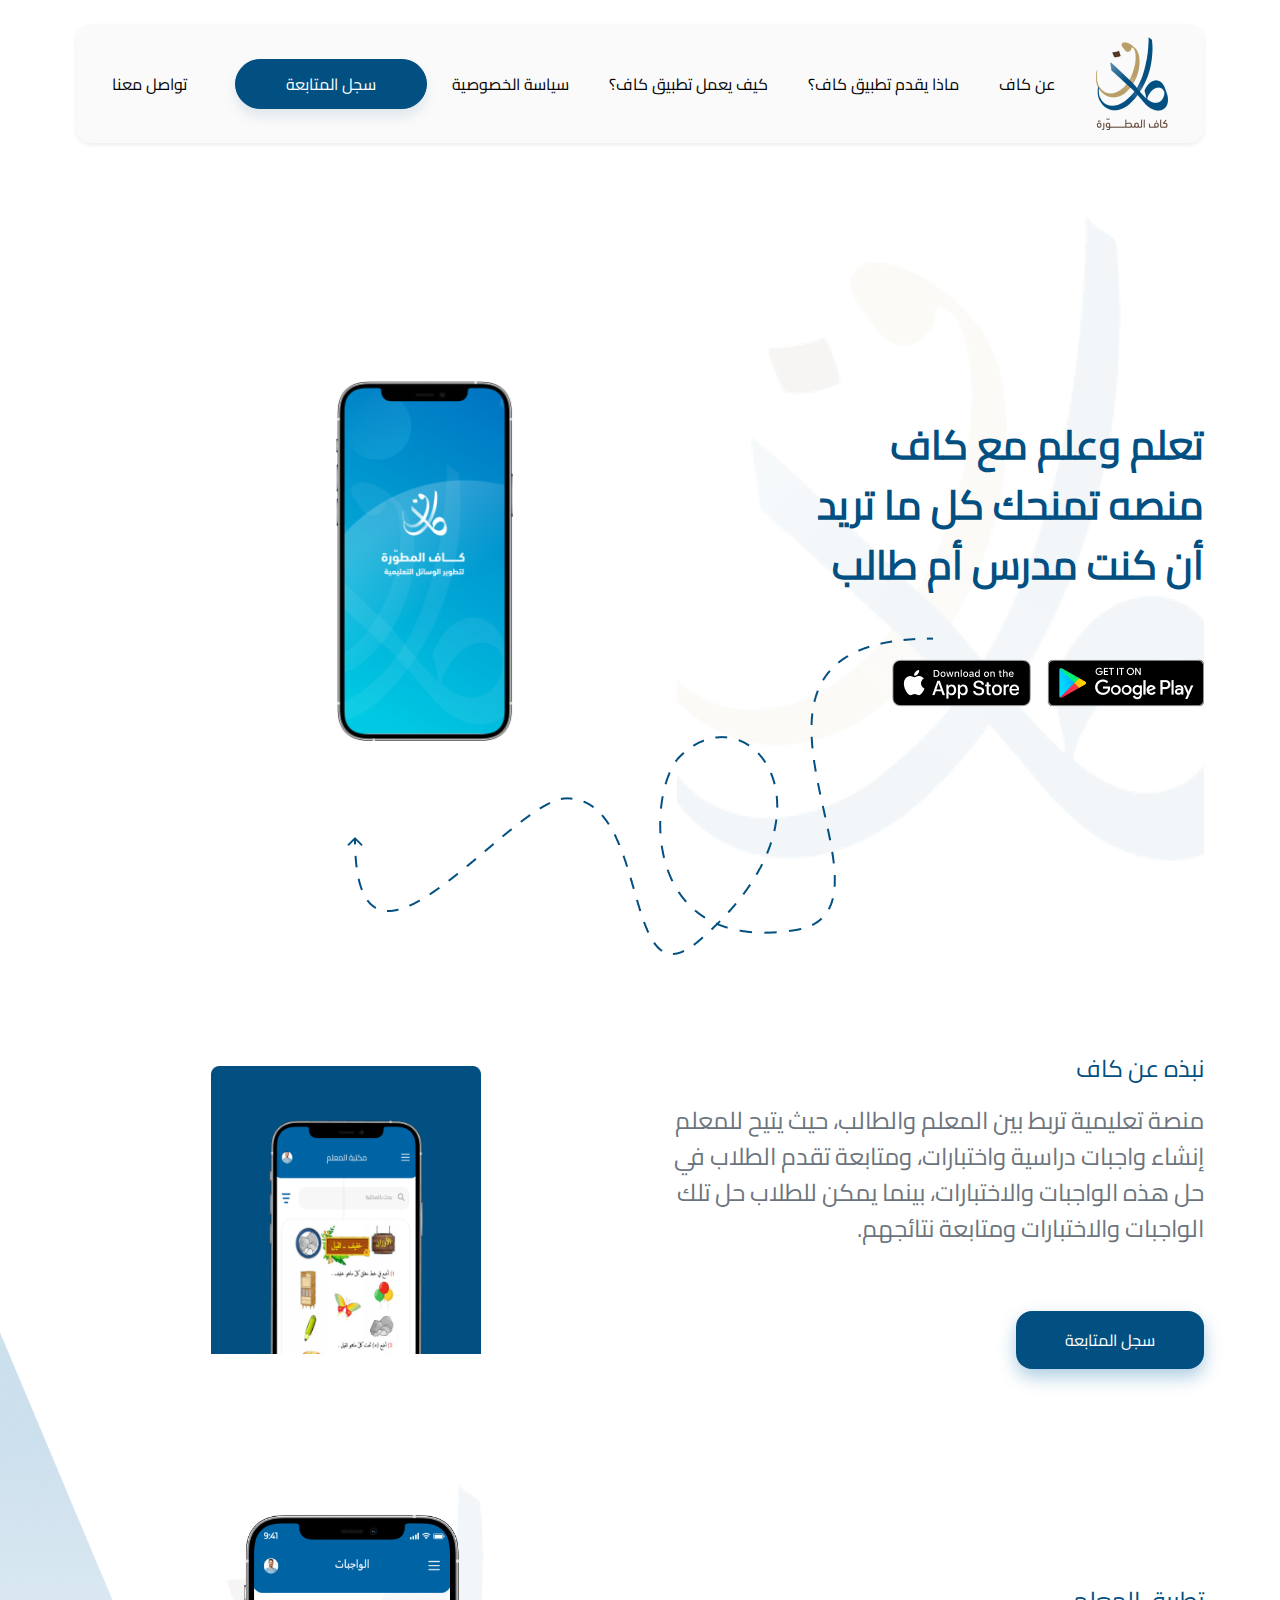
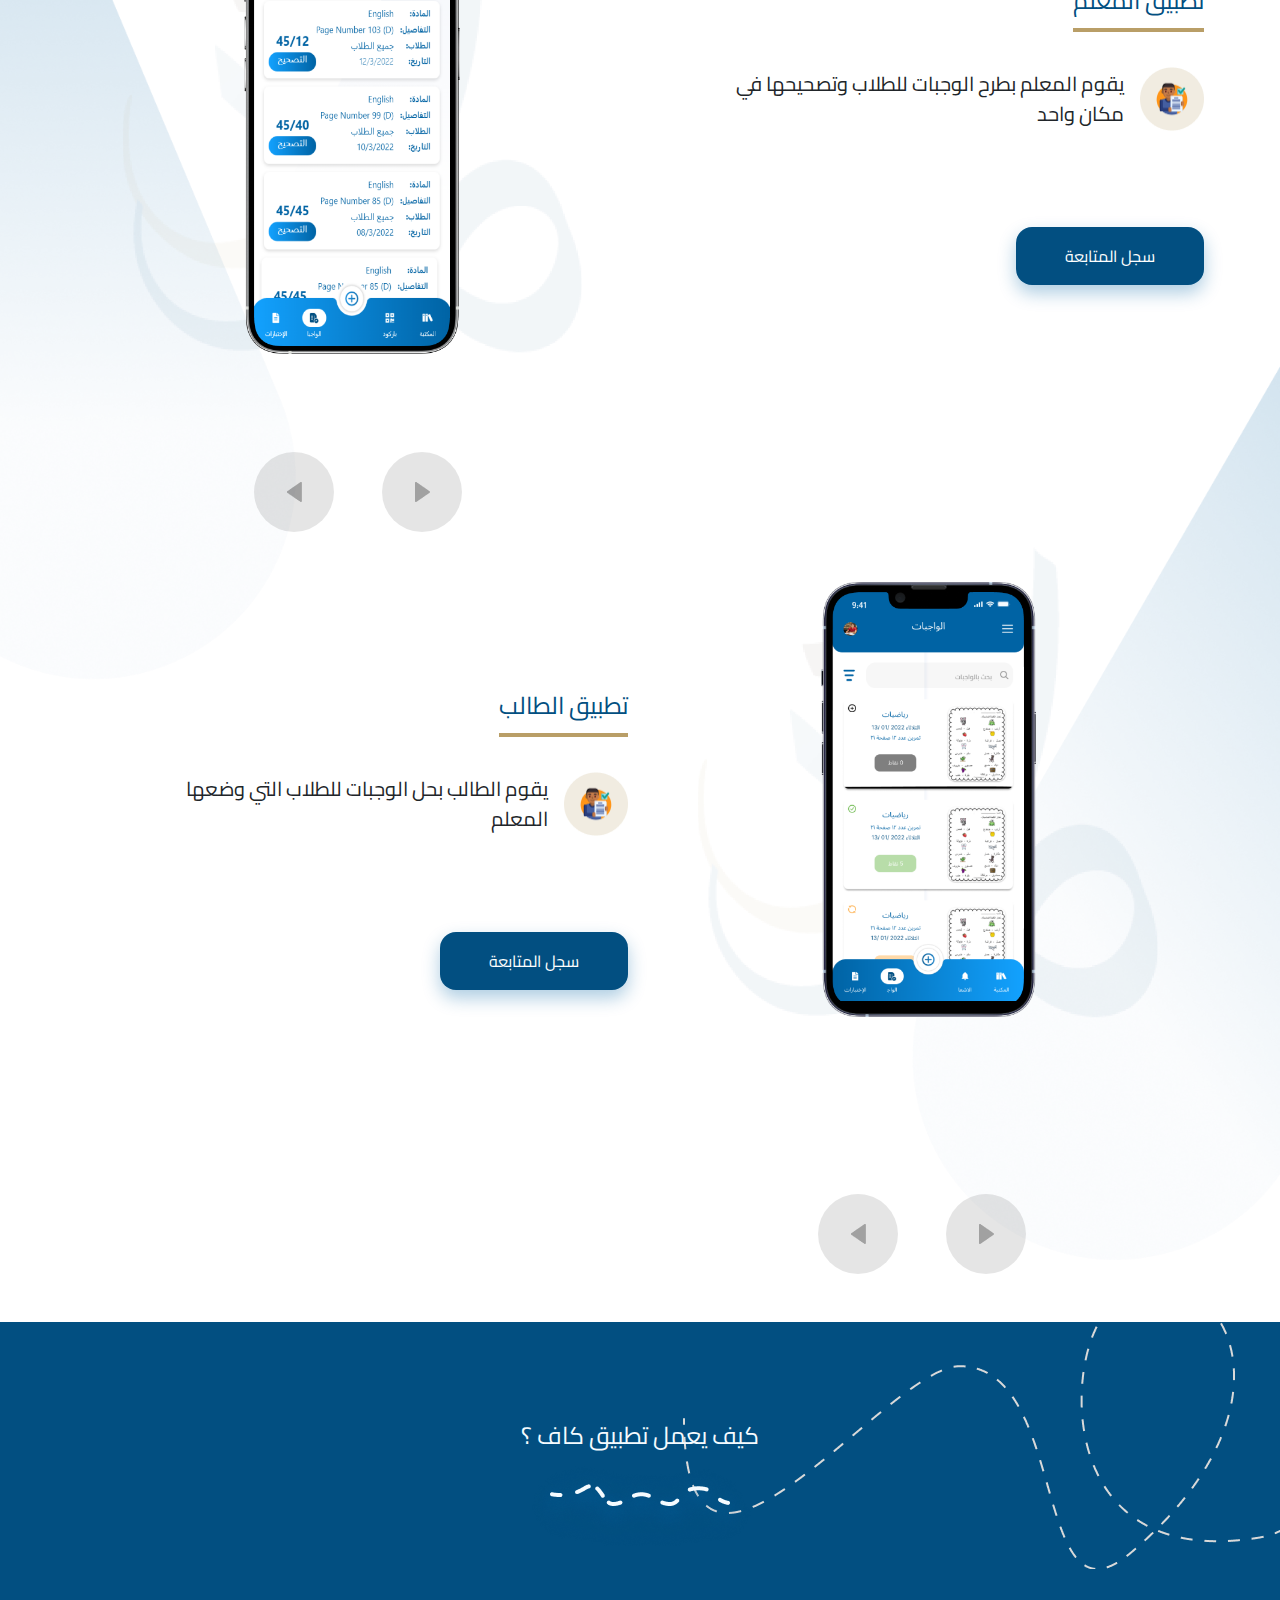
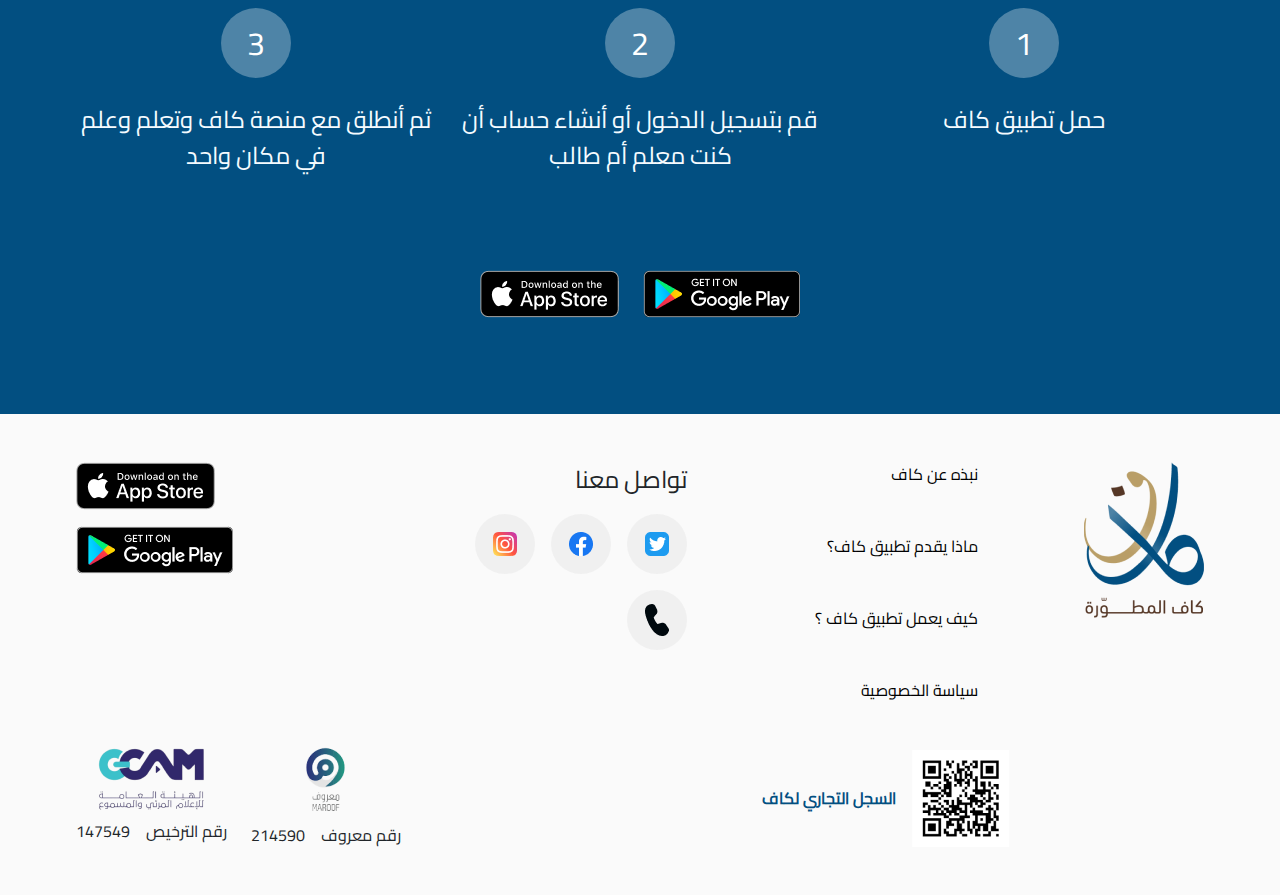
==== commit 4423a7b5: "change footer" ====
--- a/index.html
+++ b/index.html
@@ -168,7 +168,7 @@
                         </div>
                     </div>
                 </div>
-                <div class="student pb-5 mb-5" id="student">
+                <div class="student pb-5" id="student">
                     <div class="row align-items-center">
                         <div class="col-xl-6 col-sm-12">
                             <div class="owl-carousel owl-theme student-carousel" dir="ltr">
@@ -278,26 +278,32 @@
                 </div>
             </div>
         </div>
-        <footer class="py-5 my-5">
+        <footer class="py-5">
             <div class="container">
-                <div class="d-flex justify-content-between align-items-center">
+                <div class="d-flex justify-content-between">
                     <div>
                         <img src="public/images/logo-lg.png" alt="كاف">
                     </div>
-                    <ul class="d-flex flex-column gap-5">
-                        <li>
-                            <a href="#brief">نبذه عن كاف</a>
-                        </li>
-                        <li>
-                            <a href="#teacher">ماذا يقدم تطبيق كاف؟</a>
-                        </li>
-                        <li>
-                            <a href="#how">كيف يعمل تطبيق كاف ؟</a>
-                        </li>
-                        <li>
-                            <a href="pages/policy.html">سياسة الخصوصية</a>
-                        </li>
-                    </ul>
+                    <div>
+                        <ul class="d-flex flex-column gap-5">
+                            <li>
+                                <a href="#brief">نبذه عن كاف</a>
+                            </li>
+                            <li>
+                                <a href="#teacher">ماذا يقدم تطبيق كاف؟</a>
+                            </li>
+                            <li>
+                                <a href="#how">كيف يعمل تطبيق كاف ؟</a>
+                            </li>
+                            <li>
+                                <a href="pages/policy.html">سياسة الخصوصية</a>
+                            </li>
+                        </ul>
+                        <div class="mt-5 d-flex align-items-center gap-3">
+                            <img src="public/images/qr.png" alt="QR Code">
+                            <span class="text-blue fw-bold">السجل التجاري لكاف</span>
+                        </div>
+                    </div>
                     <div>
                         <p class="text-grey fs-4">تواصل معنا</p>
                         <div class="d-flex gap-3 align-items-center">
@@ -325,13 +331,35 @@
                             </a>
                         </div>
                     </div>
-                    <div class="d-flex gap-3 flex-column">
-                        <a href="#">
-                            <img src="public/images/app-store.png" alt="آب ستور">
-                        </a>
-                        <a href="#">
-                            <img src="public/images/google-play.png" alt="جوجل بلاي">
-                        </a>
+                    <div class="d-flex justify-content-between flex-column gap-5">
+                        <div class="d-flex gap-3 flex-column align-items-end">
+                            <a href="#">
+                                <img src="public/images/app-store.png" alt="آب ستور">
+                            </a>
+                            <a href="#">
+                                <img src="public/images/google-play.png" alt="جوجل بلاي">
+                            </a>
+                        </div>
+                        <div class="d-flex align-items-center gap-4">
+                            <div class="d-flex gap-2 flex-column">
+                                <div class="w-100 d-flex justify-content-center">
+                                    <img src="public/images/maroof.png" alt="معروف">
+                                </div>
+                                <div class="d-flex justify-content-between gap-3">
+                                    <span>رقم معروف</span>
+                                    <span>214590</span>
+                                </div>
+                            </div>
+                            <div class="d-flex gap-2 flex-column">
+                                <div class="w-100 d-flex justify-content-center">
+                                    <img src="public/images/gcam.png" alt="الهيئة العامة للإعلام المرئي و المسموع">
+                                </div>
+                                <div class="d-flex justify-content-between gap-3">
+                                    <span>رقم الترخيص</span>
+                                    <span>147549</span>
+                                </div>
+                            </div>
+                        </div>
                     </div>
                 </div>
             </div>
--- a/css/index.css
+++ b/css/index.css
@@ -148,6 +148,9 @@
     background: #FFFFFF4D;
     border-radius: 50%;
     font-size: 2rem;
+}
+.kaaf footer {
+    background: #00000005;
 }
 .kaaf footer ul {
     list-style: none;
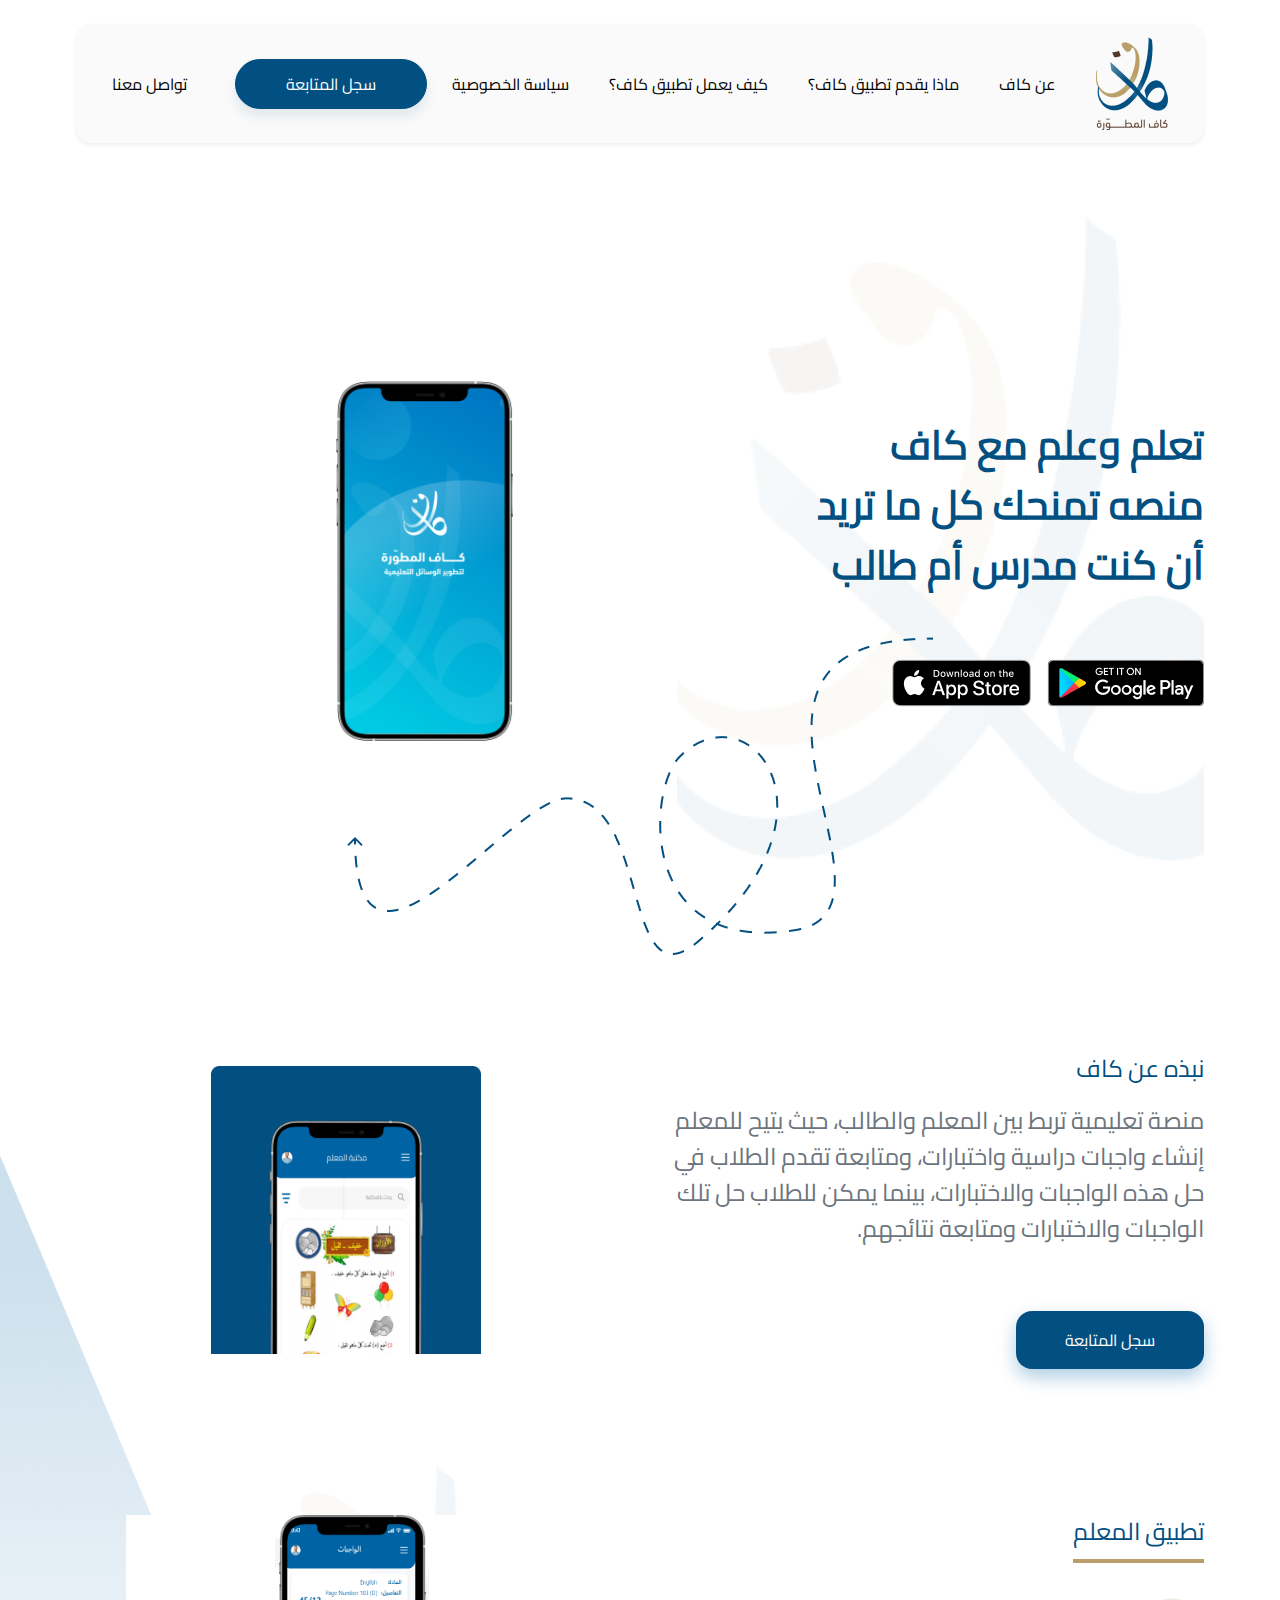
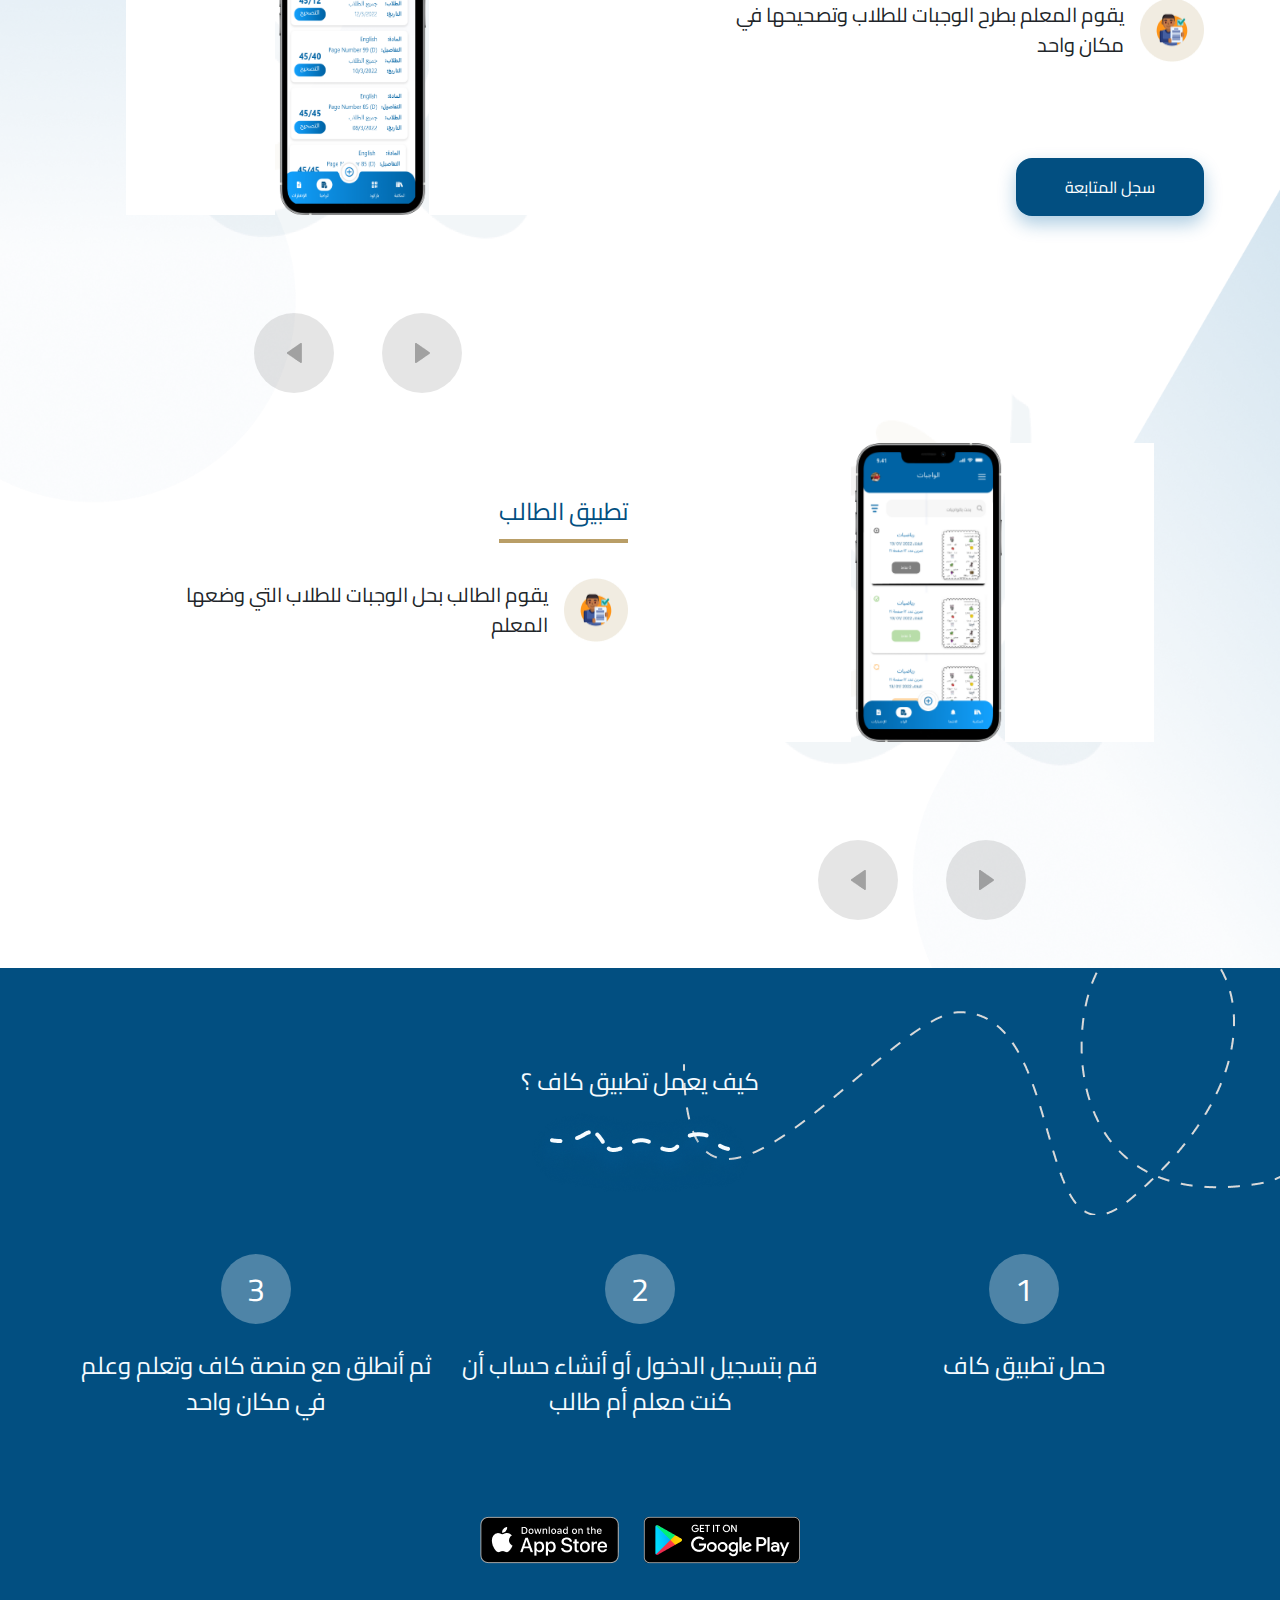
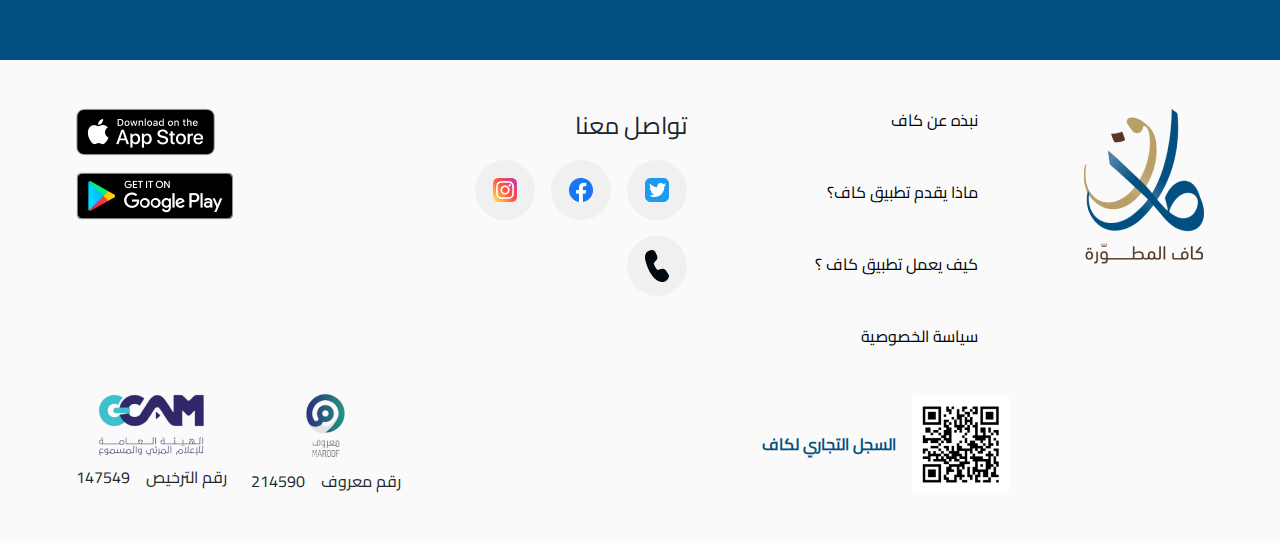
==== commit 1db9236c: "fix errors" ====
--- a/index.html
+++ b/index.html
@@ -140,7 +140,7 @@
                                 </a>
                             </div>
                         </div>
-                        <div class="owl-carousel owl-theme teacher-carousel col-xl-6 col-sm-12" dir="ltr">
+                        <!-- <div class="owl-carousel owl-theme teacher-carousel col-xl-6 col-sm-12" dir="ltr">
                             <div class="item d-flex justify-content-center align-items-center" dir="rtl">
                                 <div class="image-carousel">
                                     <img src="public/images/teacher-1.png" alt="المعلم">
@@ -154,6 +154,17 @@
                             <div class="item d-flex justify-content-center align-items-center" dir="rtl">
                                 <div class="image-carousel">
                                     <img src="public/images/teacher-3.png" alt="المعلم">
+                                </div>
+                            </div>
+                        </div> -->
+                        <div class="col-xl-6 col-sm-12">
+                            <div class="image-carousel">
+                                <div class="d-flex justify-content-center align-items-center phone-cover">
+                                    <div class="owl-carousel owl-theme teacher-carousel" dir="ltr">
+                                        <img src="public/images/teacher-1.png" alt="المعلم">
+                                        <img src="public/images/teacher-2.png" alt="المعلم">
+                                        <img src="public/images/teacher-3.png" alt="المعلم">
+                                    </div>
                                 </div>
                             </div>
                         </div>
@@ -171,20 +182,12 @@
                 <div class="student pb-5" id="student">
                     <div class="row align-items-center">
                         <div class="col-xl-6 col-sm-12">
-                            <div class="owl-carousel owl-theme student-carousel" dir="ltr">
-                                <div class="item d-flex justify-content-center align-items-center" dir="rtl">
-                                    <div class="image-carousel">
+                            <div class="image-carousel">
+                                <div class="d-flex justify-content-center align-items-center phone-cover">
+                                    <div class="owl-carousel owl-theme student-carousel" dir="ltr">
                                         <img src="public/images/student-1.png" alt="الطالب">
-                                    </div>
-                                </div>
-                                <div class="item d-flex justify-content-center align-items-center" dir="rtl">
-                                    <div class="image-carousel">
-                                        <img src="public/images/student-2.png" alt="الطالب">
-                                    </div>
-                                </div>
-                                <div class="item d-flex justify-content-center align-items-center" dir="rtl">
-                                    <div class="image-carousel">
-                                        <img src="public/images/student-3.png" alt="الطالب">
+                                        <img src="public/images/student-1.png" alt="الطالب">
+                                        <img src="public/images/student-1.png" alt="الطالب">
                                     </div>
                                 </div>
                             </div>
@@ -197,10 +200,6 @@
                                         alt="الطالب">
                                     <span class="fs-5 w-75">يقوم الطالب بحل الوجبات للطلاب التي وضعها المعلم</span>
                                 </div>
-                                <a href="#">
-                                    <button class=" btn bg-blue shadow-blue py-3 px-5 rounded-4 mt-5 text-white">سجل
-                                        المتابعة</button>
-                                </a>
                             </div>
                             <div class="text d-none">
                                 <span class="fs-4 position-relative carousel-title text-blue">تطبيق الطالب</span>
@@ -211,12 +210,8 @@
                                         في
                                         مكان
                                         واحد
-                                        واحد</span>
-                                </div>
-                                <a href="#">
-                                    <button class=" btn bg-blue shadow-blue py-3 px-5 rounded-4 mt-5 text-white">سجل
-                                        المتابعة</button>
-                                </a>
+                                    </span>
+                                </div>
                             </div>
                             <div class="text d-none">
                                 <span class="fs-4 position-relative carousel-title text-blue">تطبيق الطالب</span>
@@ -227,10 +222,6 @@
                                         واختبارات .
                                     </span>
                                 </div>
-                                <a href="#">
-                                    <button class=" btn bg-blue shadow-blue py-3 px-5 rounded-4 mt-5 text-white">سجل
-                                        المتابعة</button>
-                                </a>
                             </div>
                         </div>
                     </div>
@@ -332,7 +323,7 @@
                         </div>
                     </div>
                     <div class="d-flex justify-content-between flex-column gap-5">
-                        <div class="d-flex gap-3 flex-column align-items-end">
+                        <div class="d-flex gap-3 flex-column align-items-center align-items-sm-end">
                             <a href="#">
                                 <img src="public/images/app-store.png" alt="آب ستور">
                             </a>
@@ -340,7 +331,7 @@
                                 <img src="public/images/google-play.png" alt="جوجل بلاي">
                             </a>
                         </div>
-                        <div class="d-flex align-items-center gap-4">
+                        <div class="d-flex align-items-center gap-4 flex-sm-row flex-column">
                             <div class="d-flex gap-2 flex-column">
                                 <div class="w-100 d-flex justify-content-center">
                                     <img src="public/images/maroof.png" alt="معروف">
--- a/css/index.css
+++ b/css/index.css
@@ -93,7 +93,7 @@
     padding: 50px;
 }
 .kaaf .image-carousel img {
-    width: 60%;
+    width: 30%;
     margin: auto;
 }
 .kaaf .carousel-item-animation {
@@ -181,6 +181,34 @@
     background: #D9D9D94D;
     border-radius: 50%;
 }
+.kaaf .phone-cover {
+    background: url('../public/images/phone-cover.png') no-repeat center;
+    background-size: contain;
+    padding: 2%;
+    width: 100%;
+    margin: auto;
+    position: relative;
+}
+.kaaf .phone-cover::after {
+    content: "";
+    position: absolute;
+    top: 0;
+    right: 0;
+    height: 100%;
+    width: 33%;
+    background: #fff;
+    z-index: 1000;
+}
+.kaaf .phone-cover::before {
+    content: "";
+    position: absolute;
+    top: 0;
+    left: 0;
+    height: 100%;
+    width: 33%;
+    background: #fff;
+    z-index: 1000;
+}
 @media (max-width: 786px) {
     .kaaf .actions {
         margin: 20px 0;
@@ -219,9 +247,6 @@
     .kaaf .owl-carousel .image-carousel img {
         width: 100%!important;
     }
-    .kaaf .image-carousel img {
-        width: 100%!important;
-    }
     .kaaf .header-image {
         padding: 0!important;
         margin: auto!important;
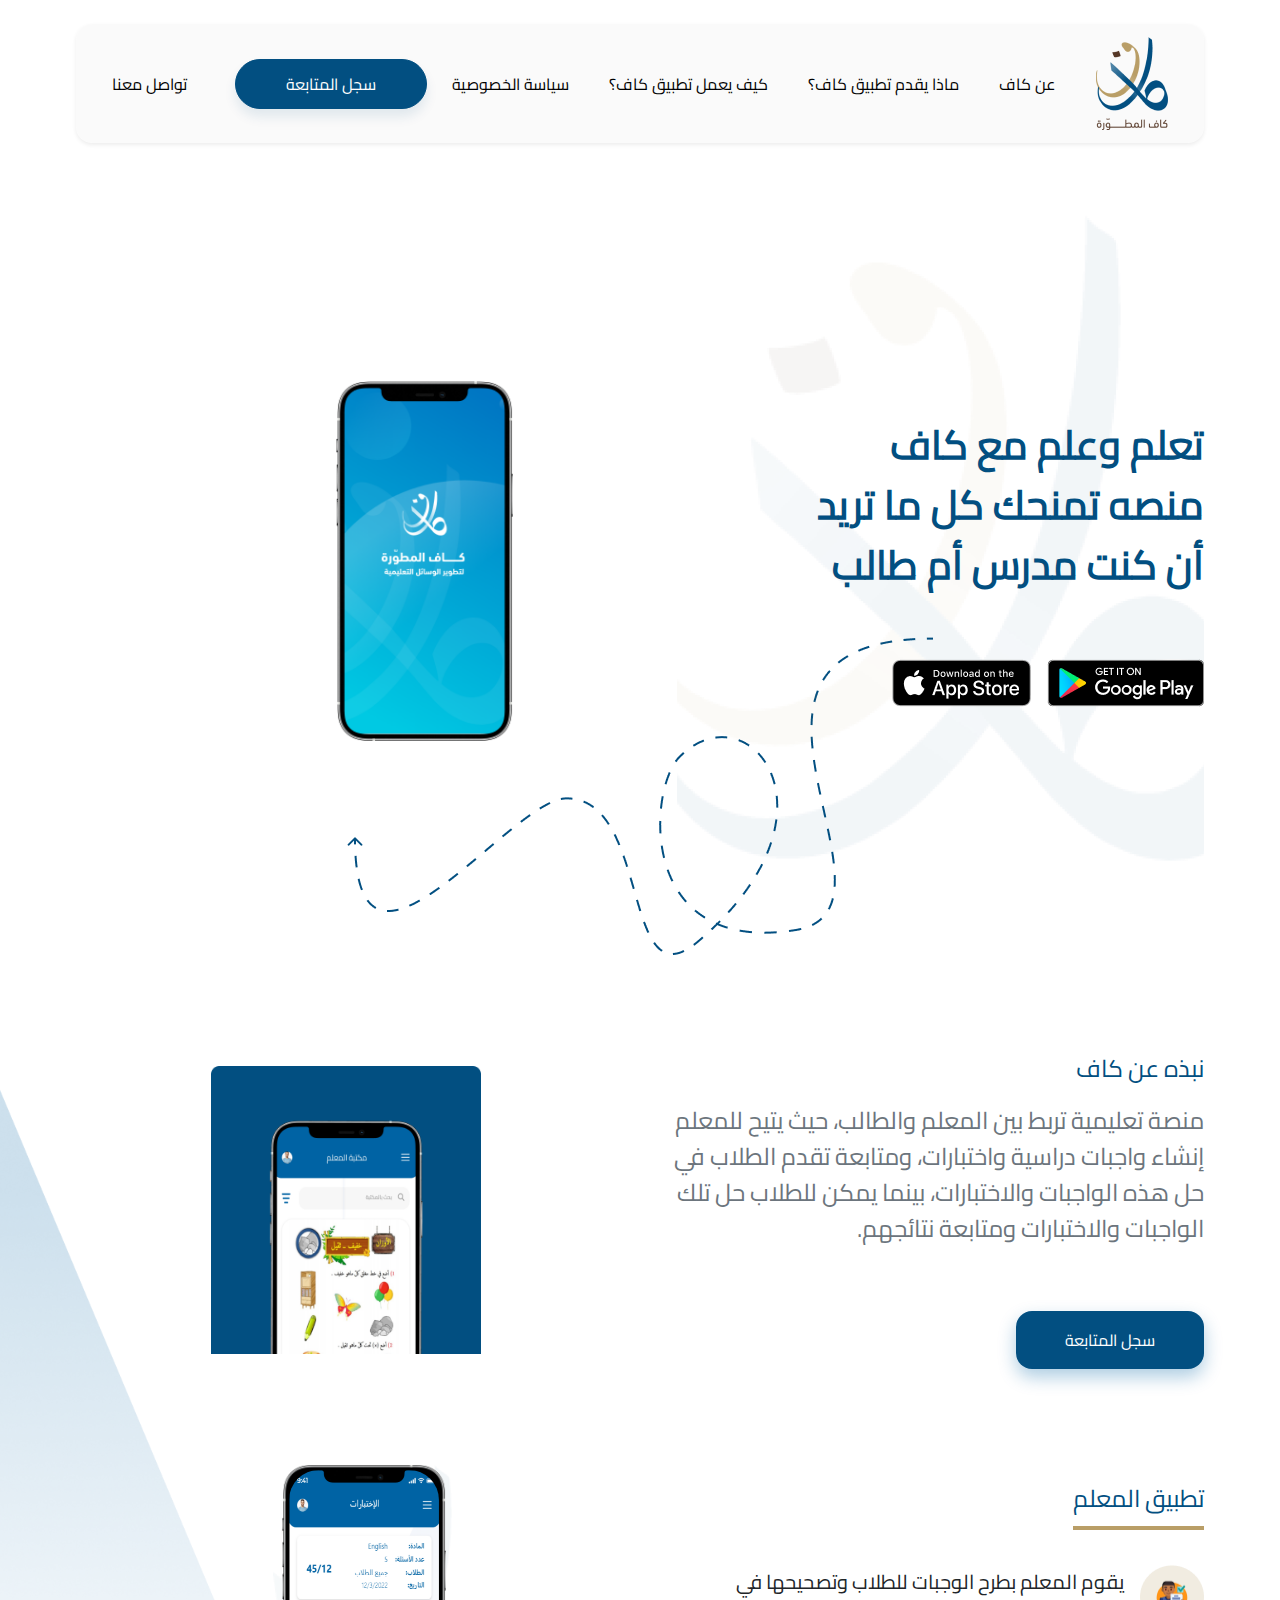
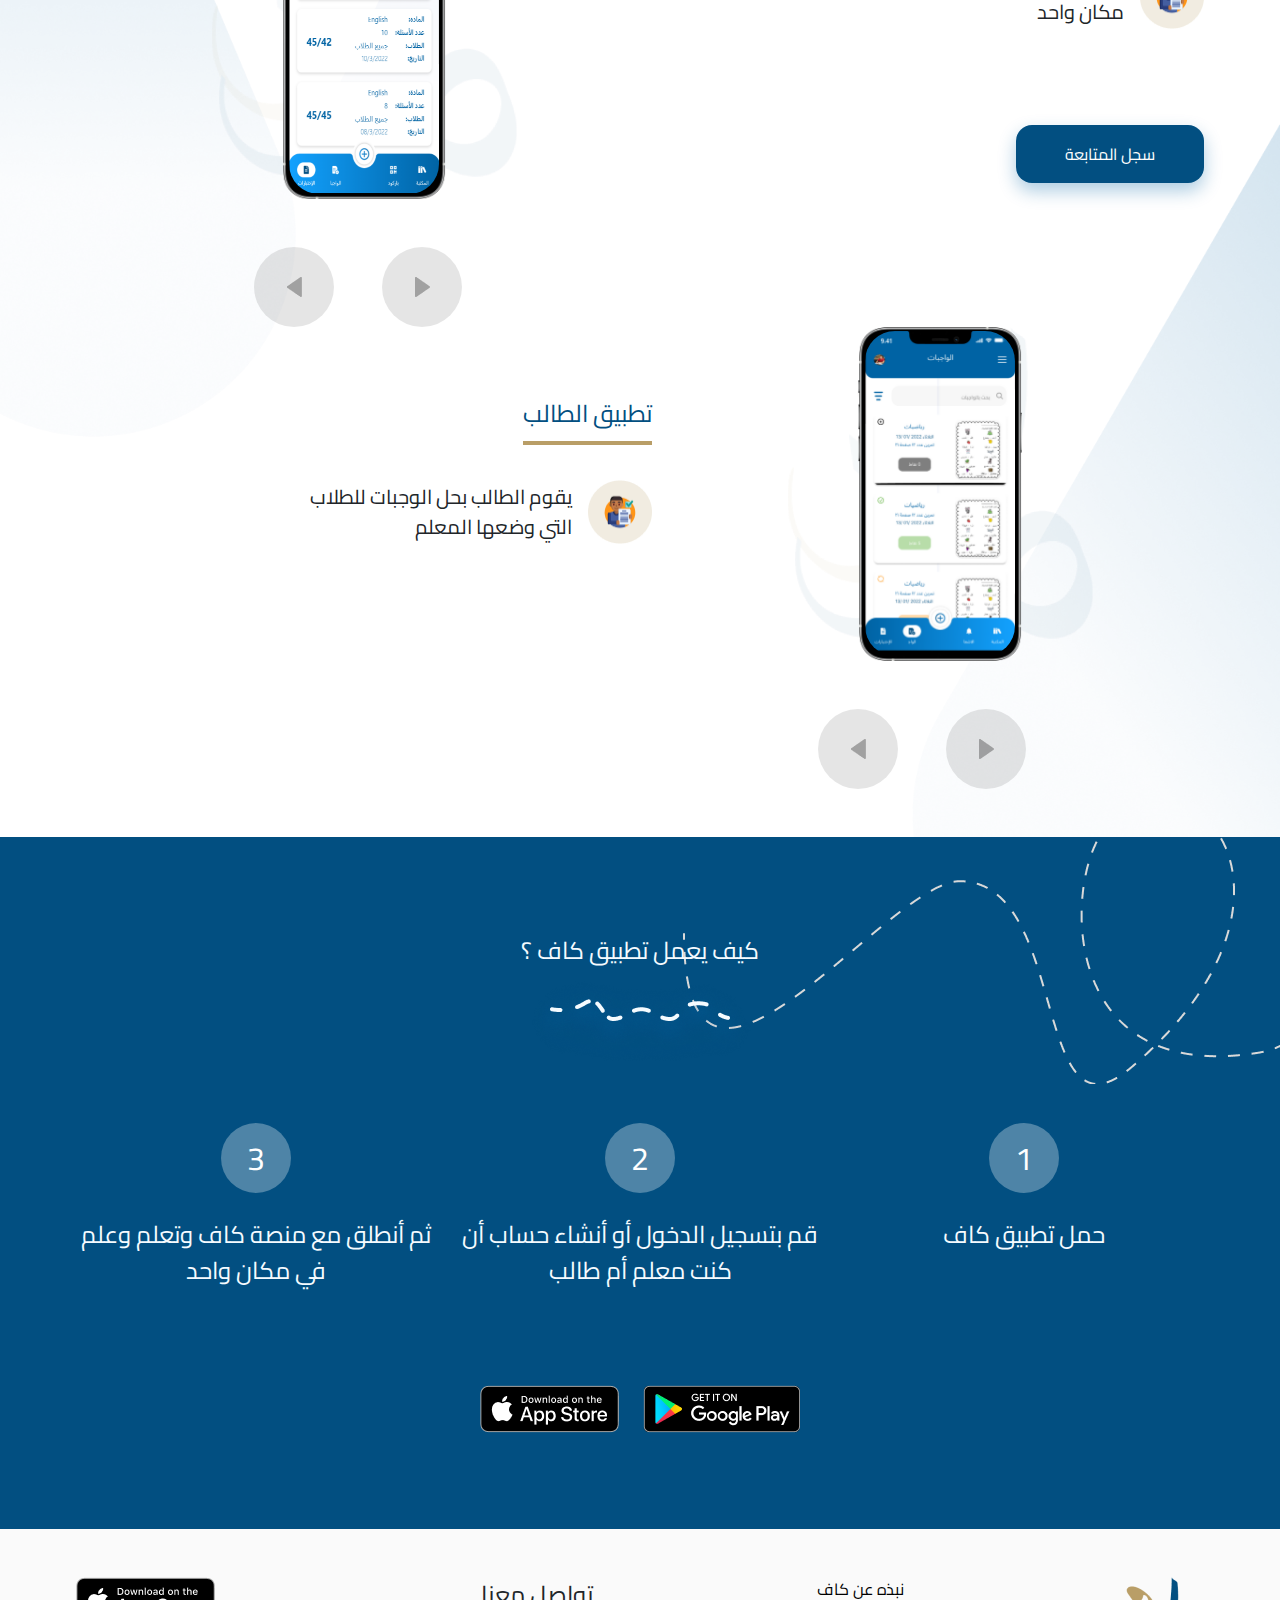
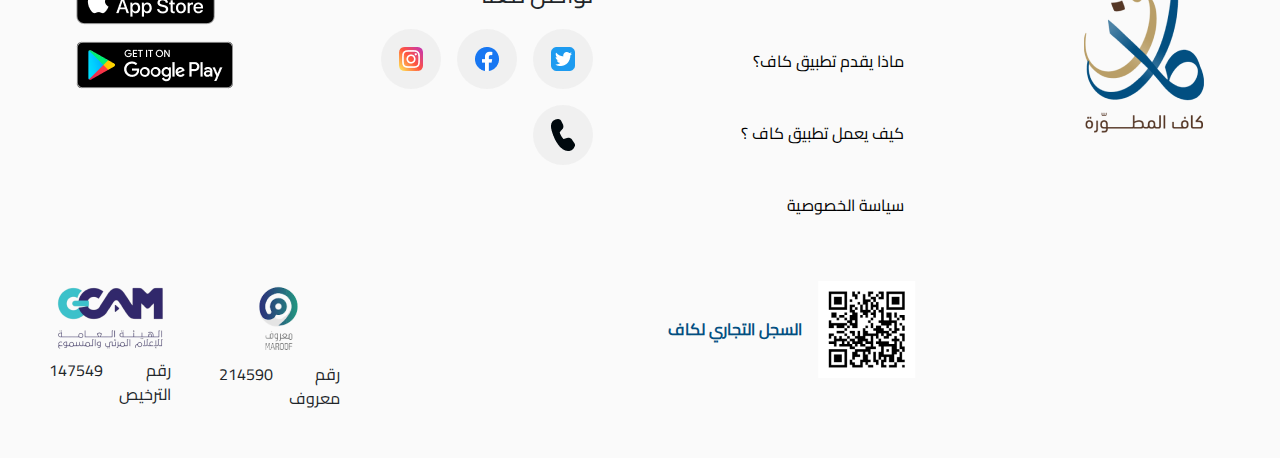
==== commit ca91280f: "fix errors" ====
--- a/index.html
+++ b/index.html
@@ -45,7 +45,7 @@
                             <a href="#">
                                 <button class="btn rounded-pill text-white">سجل المتابعة</button>
                             </a>
-                            <a href="#" class="text-black text-decoration-none">تواصل معنا</a>
+                            <a href="#contact_us" class="text-black text-decoration-none">تواصل معنا</a>
                         </div>
                     </div>
                 </div>
@@ -98,21 +98,14 @@
                 <div class="teacher" id="teacher">
                     <div class="row align-items-center">
                         <div class="col-xl-6 col-sm-12">
-                            <div class="text">
+                            <div>
                                 <span class="fs-4 position-relative carousel-title text-blue">تطبيق المعلم</span>
-                                <div class="d-flex gap-3 align-items-center my-5">
+                                <div class="d-flex gap-3 align-items-center my-5 text">
                                     <img class="carousel-text-img" src="public/images/teacher-carousel-1.png"
                                         alt="المعلم">
                                     <span class="fs-5 w-75">يقوم المعلم بطرح الوجبات للطلاب وتصحيحها في مكان واحد</span>
                                 </div>
-                                <a href="#">
-                                    <button class=" btn bg-blue shadow-blue py-3 px-5 rounded-4 mt-5 text-white">سجل
-                                        المتابعة</button>
-                                </a>
-                            </div>
-                            <div class="text d-none">
-                                <span class="fs-4 position-relative carousel-title text-blue">تطبيق المعلم</span>
-                                <div class="d-flex gap-3 align-items-center my-5">
+                                <div class="d-flex gap-3 align-items-center my-5 text d-none">
                                     <img class="carousel-text-img" src="public/images/teacher-carousel-2.png"
                                         alt="المعلم">
                                     <span class="fs-5 w-75">يقوم المعلم بطرح الأختبارات للطلاب وتصحيحها ومتابعة دراجتها
@@ -120,14 +113,7 @@
                                         مكان
                                         واحد</span>
                                 </div>
-                                <a href="#">
-                                    <button class=" btn bg-blue shadow-blue py-3 px-5 rounded-4 mt-5 text-white">سجل
-                                        المتابعة</button>
-                                </a>
-                            </div>
-                            <div class="text d-none">
-                                <span class="fs-4 position-relative carousel-title text-blue">تطبيق المعلم</span>
-                                <div class="d-flex gap-3 align-items-center my-5">
+                                <div class="d-flex gap-3 align-items-center my-5 text d-none">
                                     <img class="carousel-text-img" src="public/images/teacher-carousel-3.png"
                                         alt="المعلم">
                                     <span class="fs-5 w-75">يستطيع المعلم عن طريق ال qr code أخذ جميع جميع المعلومات
@@ -157,8 +143,9 @@
                                 </div>
                             </div>
                         </div> -->
-                        <div class="col-xl-6 col-sm-12">
-                            <div class="image-carousel">
+                        <div class="col-xl-6 col-sm-12 row screen-carousel">
+                            <div class="col-xl-4"></div>
+                            <div class="image-carousel col-xl-4">
                                 <div class="d-flex justify-content-center align-items-center phone-cover">
                                     <div class="owl-carousel owl-theme teacher-carousel" dir="ltr">
                                         <img src="public/images/teacher-1.png" alt="المعلم">
@@ -167,6 +154,7 @@
                                     </div>
                                 </div>
                             </div>
+                            <div class="col-xl-4"></div>
                         </div>
                     </div>
                     <div class="mt-5 d-flex justify-content-between">
@@ -181,29 +169,28 @@
                 </div>
                 <div class="student pb-5" id="student">
                     <div class="row align-items-center">
-                        <div class="col-xl-6 col-sm-12">
-                            <div class="image-carousel">
+                        <div class="col-xl-6 col-sm-12 row screen-carousel">
+                            <div class="col-xl-4"></div>
+                            <div class="image-carousel col-xl-4">
                                 <div class="d-flex justify-content-center align-items-center phone-cover">
                                     <div class="owl-carousel owl-theme student-carousel" dir="ltr">
                                         <img src="public/images/student-1.png" alt="الطالب">
-                                        <img src="public/images/student-1.png" alt="الطالب">
-                                        <img src="public/images/student-1.png" alt="الطالب">
+                                        <img src="public/images/student-2.png" alt="الطالب">
+                                        <img src="public/images/student-3.png" alt="الطالب">
                                     </div>
                                 </div>
                             </div>
-                        </div>
-                        <div class="col-xl-6 col-sm-12">
-                            <div class="text">
+                            <div class="col-xl-3"></div>
+                        </div>
+                        <div class="col-xl-4 col-sm-12">
+                            <div>
                                 <span class="fs-4 position-relative carousel-title text-blue">تطبيق الطالب</span>
-                                <div class="d-flex gap-3 align-items-center my-5">
+                                <div class="d-flex gap-3 align-items-center my-5 text">
                                     <img class="carousel-text-img" src="public/images/student-carousel-1.png"
                                         alt="الطالب">
                                     <span class="fs-5 w-75">يقوم الطالب بحل الوجبات للطلاب التي وضعها المعلم</span>
                                 </div>
-                            </div>
-                            <div class="text d-none">
-                                <span class="fs-4 position-relative carousel-title text-blue">تطبيق الطالب</span>
-                                <div class="d-flex gap-3 align-items-center my-5">
+                                <div class="d-flex gap-3 align-items-center my-5 text d-none">
                                     <img class="carousel-text-img" src="public/images/student-carousel-2.png"
                                         alt="الطالب">
                                     <span class="fs-5 w-75">يقوم الطالب بحل الأختبارات ومتابعة دراجتها التي وضعها المعلم
@@ -212,10 +199,7 @@
                                         واحد
                                     </span>
                                 </div>
-                            </div>
-                            <div class="text d-none">
-                                <span class="fs-4 position-relative carousel-title text-blue">تطبيق الطالب</span>
-                                <div class="d-flex gap-3 align-items-center my-5">
+                                <div class="d-flex gap-3 align-items-center my-5 text d-none">
                                     <img class="carousel-text-img" src="public/images/student-carousel-3.png"
                                         alt="الطالب">
                                     <span class="fs-5 w-75">حساب الطالب يستطيع متابعة حسابه وجميع عملياته من واجبات
@@ -225,7 +209,7 @@
                             </div>
                         </div>
                     </div>
-                    <div class="mt-5 d-flex justify-content-between">
+                    <div class="mt-0 d-flex justify-content-between mt-sm-5">
                         <div class="w-100 d-flex justify-content-center">
                             <div class="d-flex gap-5 align-items-center">
                                 <div class="owl-nav next next-student"></div>
@@ -290,48 +274,56 @@
                                 <a href="pages/policy.html">سياسة الخصوصية</a>
                             </li>
                         </ul>
-                        <div class="mt-5 d-flex align-items-center gap-3">
+                    </div>
+                    <div id="contact_us">
+                        <p class="text-grey fs-4">تواصل معنا</p>
+                        <div class="d-flex gap-3 align-items-center">
+                            <a href="#">
+                                <div class="social-item">
+                                    <img src="public/images/twitter.png" alt="تويتر">
+                                </div>
+                            </a>
+                            <a href="#">
+                                <div class="social-item">
+                                    <img src="public/images/facebook.png" alt="فيسبوك">
+                                </div>
+                            </a>
+                            <a href="#">
+                                <div class="social-item">
+                                    <img src="public/images/instagram.png" alt="انستجرام">
+                                </div>
+                            </a>
+                        </div>
+                        <div class="d-flex gap-3 align-items-center mt-3">
+                            <a href="#">
+                                <div class="social-item">
+                                    <img src="public/images/tel.png" alt="هاتف">
+                                </div>
+                            </a>
+                        </div>
+                    </div>
+                    <div class="d-flex justify-content-between flex-column gap-5">
+                        <div class="d-flex gap-3 flex-column align-items-center align-items-sm-end">
+                            <a href="#">
+                                <img src="public/images/app-store.png" alt="آب ستور">
+                            </a>
+                            <a href="#">
+                                <img src="public/images/google-play.png" alt="جوجل بلاي">
+                            </a>
+                        </div>
+                    </div>
+                </div>
+                <div class="row mt-5">
+                    <div class="col-xl-3 col-sm-12"></div>
+                    <div class="col-xl-3 col-sm-12">
+                        <div class="d-flex align-items-center gap-3">
                             <img src="public/images/qr.png" alt="QR Code">
                             <span class="text-blue fw-bold">السجل التجاري لكاف</span>
                         </div>
                     </div>
-                    <div>
-                        <p class="text-grey fs-4">تواصل معنا</p>
-                        <div class="d-flex gap-3 align-items-center">
-                            <a href="#">
-                                <div class="social-item">
-                                    <img src="public/images/twitter.png" alt="تويتر">
-                                </div>
-                            </a>
-                            <a href="#">
-                                <div class="social-item">
-                                    <img src="public/images/facebook.png" alt="فيسبوك">
-                                </div>
-                            </a>
-                            <a href="#">
-                                <div class="social-item">
-                                    <img src="public/images/instagram.png" alt="انستجرام">
-                                </div>
-                            </a>
-                        </div>
-                        <div class="d-flex gap-3 align-items-center mt-3">
-                            <a href="#">
-                                <div class="social-item">
-                                    <img src="public/images/tel.png" alt="هاتف">
-                                </div>
-                            </a>
-                        </div>
-                    </div>
-                    <div class="d-flex justify-content-between flex-column gap-5">
-                        <div class="d-flex gap-3 flex-column align-items-center align-items-sm-end">
-                            <a href="#">
-                                <img src="public/images/app-store.png" alt="آب ستور">
-                            </a>
-                            <a href="#">
-                                <img src="public/images/google-play.png" alt="جوجل بلاي">
-                            </a>
-                        </div>
-                        <div class="d-flex align-items-center gap-4 flex-sm-row flex-column">
+                    <div class="col-xl-3 col-sm-12"></div>
+                    <div class="col-xl-3 col-sm-12">
+                        <div class="d-flex align-items-center gap-5 flex-sm-row flex-column justify-content-between">
                             <div class="d-flex gap-2 flex-column">
                                 <div class="w-100 d-flex justify-content-center">
                                     <img src="public/images/maroof.png" alt="معروف">
--- a/css/index.css
+++ b/css/index.css
@@ -42,6 +42,9 @@
     border: solid 1px #024F81;
     transition: .5s;
 }
+.kaaf .nav-link.active {
+    color: #024F81;
+}
 .kaaf nav .actions .btn:hover {
     color: #024F81!important;
     background: #fff;
@@ -88,16 +91,31 @@
     background-size: cover;
 }
 .kaaf .image-carousel {
-    background: url('../public/images/bg-kaaf.png') no-repeat center;
+    position: relative;
+}
+.kaaf .image-carousel::after {
+    content: "";
+    position: absolute;
+    top: 0;
+    left: 0;
+    height: 100%;
+    width: 100%;
+    background: url('../public/images/phone-cover.png') center no-repeat;
     background-size: contain;
-    padding: 50px;
+    overflow: hidden;
 }
 .kaaf .image-carousel img {
-    width: 30%;
+    width: 100%;
     margin: auto;
 }
 .kaaf .carousel-item-animation {
     animation: carousel 1s ease-in-out;
+}
+.kaaf .nav-item a:hover {
+    color: #024F81;
+}
+.kaaf .owl-carousel .owl-stage-outer {
+    border-radius: 30px;
 }
 @keyframes carousel {
     from {
@@ -182,32 +200,15 @@
     border-radius: 50%;
 }
 .kaaf .phone-cover {
-    background: url('../public/images/phone-cover.png') no-repeat center;
-    background-size: contain;
-    padding: 2%;
+    padding: 3%;
     width: 100%;
     margin: auto;
     position: relative;
-}
-.kaaf .phone-cover::after {
-    content: "";
-    position: absolute;
-    top: 0;
-    right: 0;
-    height: 100%;
-    width: 33%;
-    background: #fff;
-    z-index: 1000;
-}
-.kaaf .phone-cover::before {
-    content: "";
-    position: absolute;
-    top: 0;
-    left: 0;
-    height: 100%;
-    width: 33%;
-    background: #fff;
-    z-index: 1000;
+    overflow: hidden;
+}
+.kaaf .screen-carousel {
+    background: url('../public/images/bg-kaaf.png') no-repeat center 100%;
+    background-size: contain;
 }
 @media (max-width: 786px) {
     .kaaf .actions {
@@ -277,9 +278,6 @@
     .kaaf .student {
         margin: 0!important;
     }
-    .kaaf .image-carousel {
-        padding: 40px 50px 0;
-    }
     .kaaf .owl-carousel .item {
         flex-direction: column;
     }
@@ -310,4 +308,10 @@
     .kaaf .learn .text {
         padding: 50px 0;
     }
+    .kaaf .image-carousel img {
+        width: 70%;
+    }
+    .kaaf .image-carousel {
+        margin: 50px auto;
+    }
 }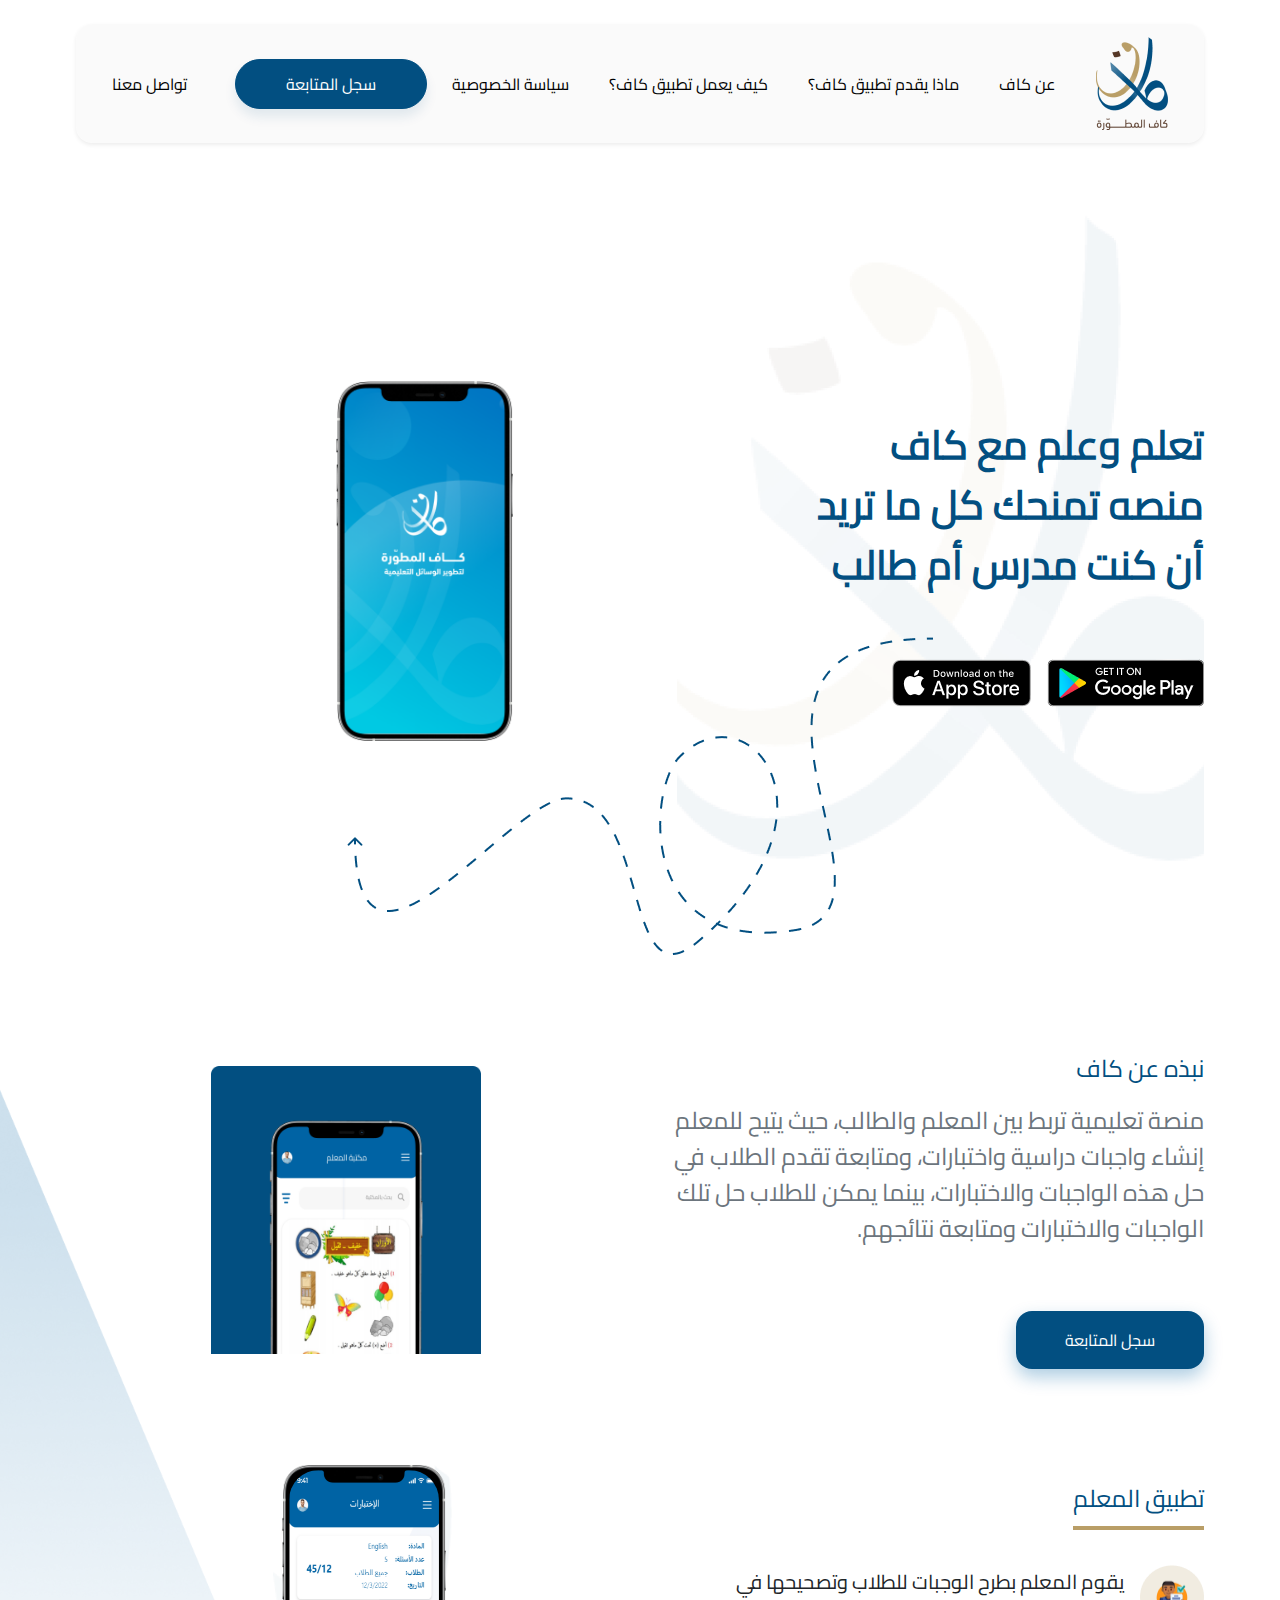
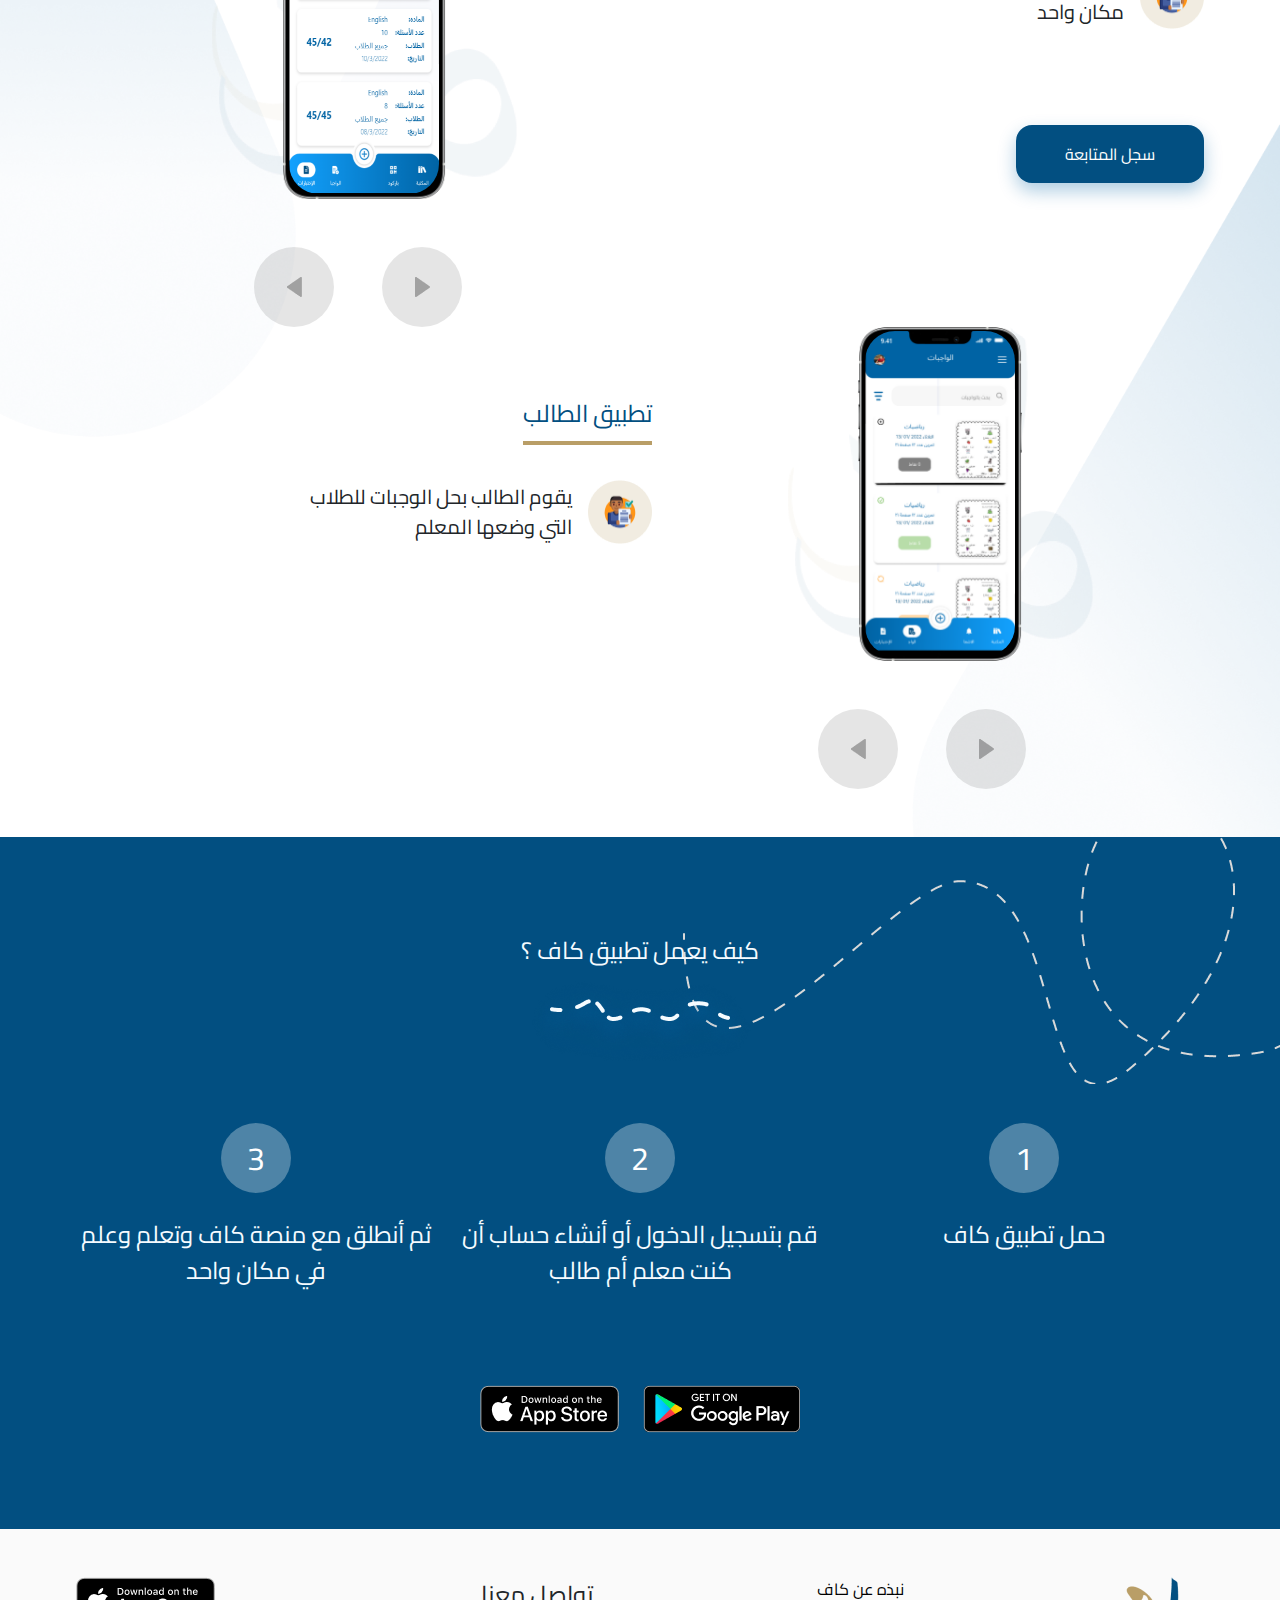
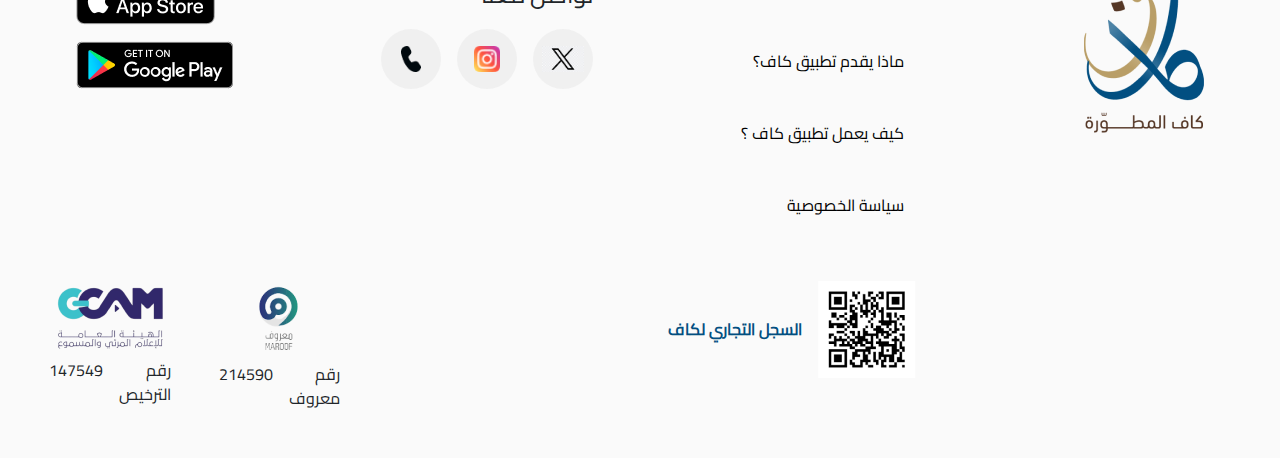
==== commit ec2cbf31: "add socail links" ====
--- a/index.html
+++ b/index.html
@@ -60,10 +60,11 @@
                             طالب
                         </p>
                         <div class="d-flex align-items-center gap-3">
-                            <a href="#">
+                            <a href="https://play.google.com/store/apps/details?id=com.kaf.kaf" target="_blank">
                                 <img src="public/images/google-play.png" alt="جوجل بلاي">
                             </a>
-                            <a href="#">
+                            <a href="https://apps.apple.com/eg/app/%D9%83%D8%A7%D9%81-%D8%A7%D9%84%D9%85%D8%B7%D9%88%D8%B1%D8%A9/id6463031676"
+                                target="_blank">
                                 <img src="public/images/app-store.png" alt="آب ستور">
                             </a>
                         </div>
@@ -244,10 +245,11 @@
                     </div>
                 </div>
                 <div class="d-flex justify-content-center gap-4 py-5">
-                    <a href="#">
+                    <a href="https://play.google.com/store/apps/details?id=com.kaf.kaf" target="_blank">
                         <img src="public/images/google-play.png" alt="جوجل بلاي">
                     </a>
-                    <a href="#">
+                    <a href="https://apps.apple.com/eg/app/%D9%83%D8%A7%D9%81-%D8%A7%D9%84%D9%85%D8%B7%D9%88%D8%B1%D8%A9/id6463031676"
+                        target="_blank">
                         <img src="public/images/app-store.png" alt="آب ستور">
                     </a>
                 </div>
@@ -278,24 +280,17 @@
                     <div id="contact_us">
                         <p class="text-grey fs-4">تواصل معنا</p>
                         <div class="d-flex gap-3 align-items-center">
-                            <a href="#">
+                            <a href="https://twitter.com/kafalmotaw67399" target="_blank">
                                 <div class="social-item">
-                                    <img src="public/images/twitter.png" alt="تويتر">
-                                </div>
-                            </a>
-                            <a href="#">
-                                <div class="social-item">
-                                    <img src="public/images/facebook.png" alt="فيسبوك">
-                                </div>
-                            </a>
-                            <a href="#">
+                                    <img src="public/images/x.jpg" alt="x">
+                                </div>
+                            </a>
+                            <a href="https://www.instagram.com/kaf.almotawarah/" target="_blank">
                                 <div class="social-item">
                                     <img src="public/images/instagram.png" alt="انستجرام">
                                 </div>
                             </a>
-                        </div>
-                        <div class="d-flex gap-3 align-items-center mt-3">
-                            <a href="#">
+                            <a href="tel:+966597481812">
                                 <div class="social-item">
                                     <img src="public/images/tel.png" alt="هاتف">
                                 </div>
@@ -304,10 +299,11 @@
                     </div>
                     <div class="d-flex justify-content-between flex-column gap-5">
                         <div class="d-flex gap-3 flex-column align-items-center align-items-sm-end">
-                            <a href="#">
+                            <a href="https://apps.apple.com/eg/app/%D9%83%D8%A7%D9%81-%D8%A7%D9%84%D9%85%D8%B7%D9%88%D8%B1%D8%A9/id6463031676"
+                                target="_blank">
                                 <img src="public/images/app-store.png" alt="آب ستور">
                             </a>
-                            <a href="#">
+                            <a href="https://play.google.com/store/apps/details?id=com.kaf.kaf" target="_blank">
                                 <img src="public/images/google-play.png" alt="جوجل بلاي">
                             </a>
                         </div>
--- a/css/index.css
+++ b/css/index.css
@@ -198,6 +198,10 @@
     align-items: center;
     background: #D9D9D94D;
     border-radius: 50%;
+    padding: 17px;
+}
+.kaaf .social-item img {
+    height: 100%;
 }
 .kaaf .phone-cover {
     padding: 3%;
@@ -308,10 +312,11 @@
     .kaaf .learn .text {
         padding: 50px 0;
     }
-    .kaaf .image-carousel img {
-        width: 70%;
-    }
     .kaaf .image-carousel {
         margin: 50px auto;
     }
+    .kaaf .screen-carousel {
+        width: 80%;
+        margin: auto;
+    }
 }